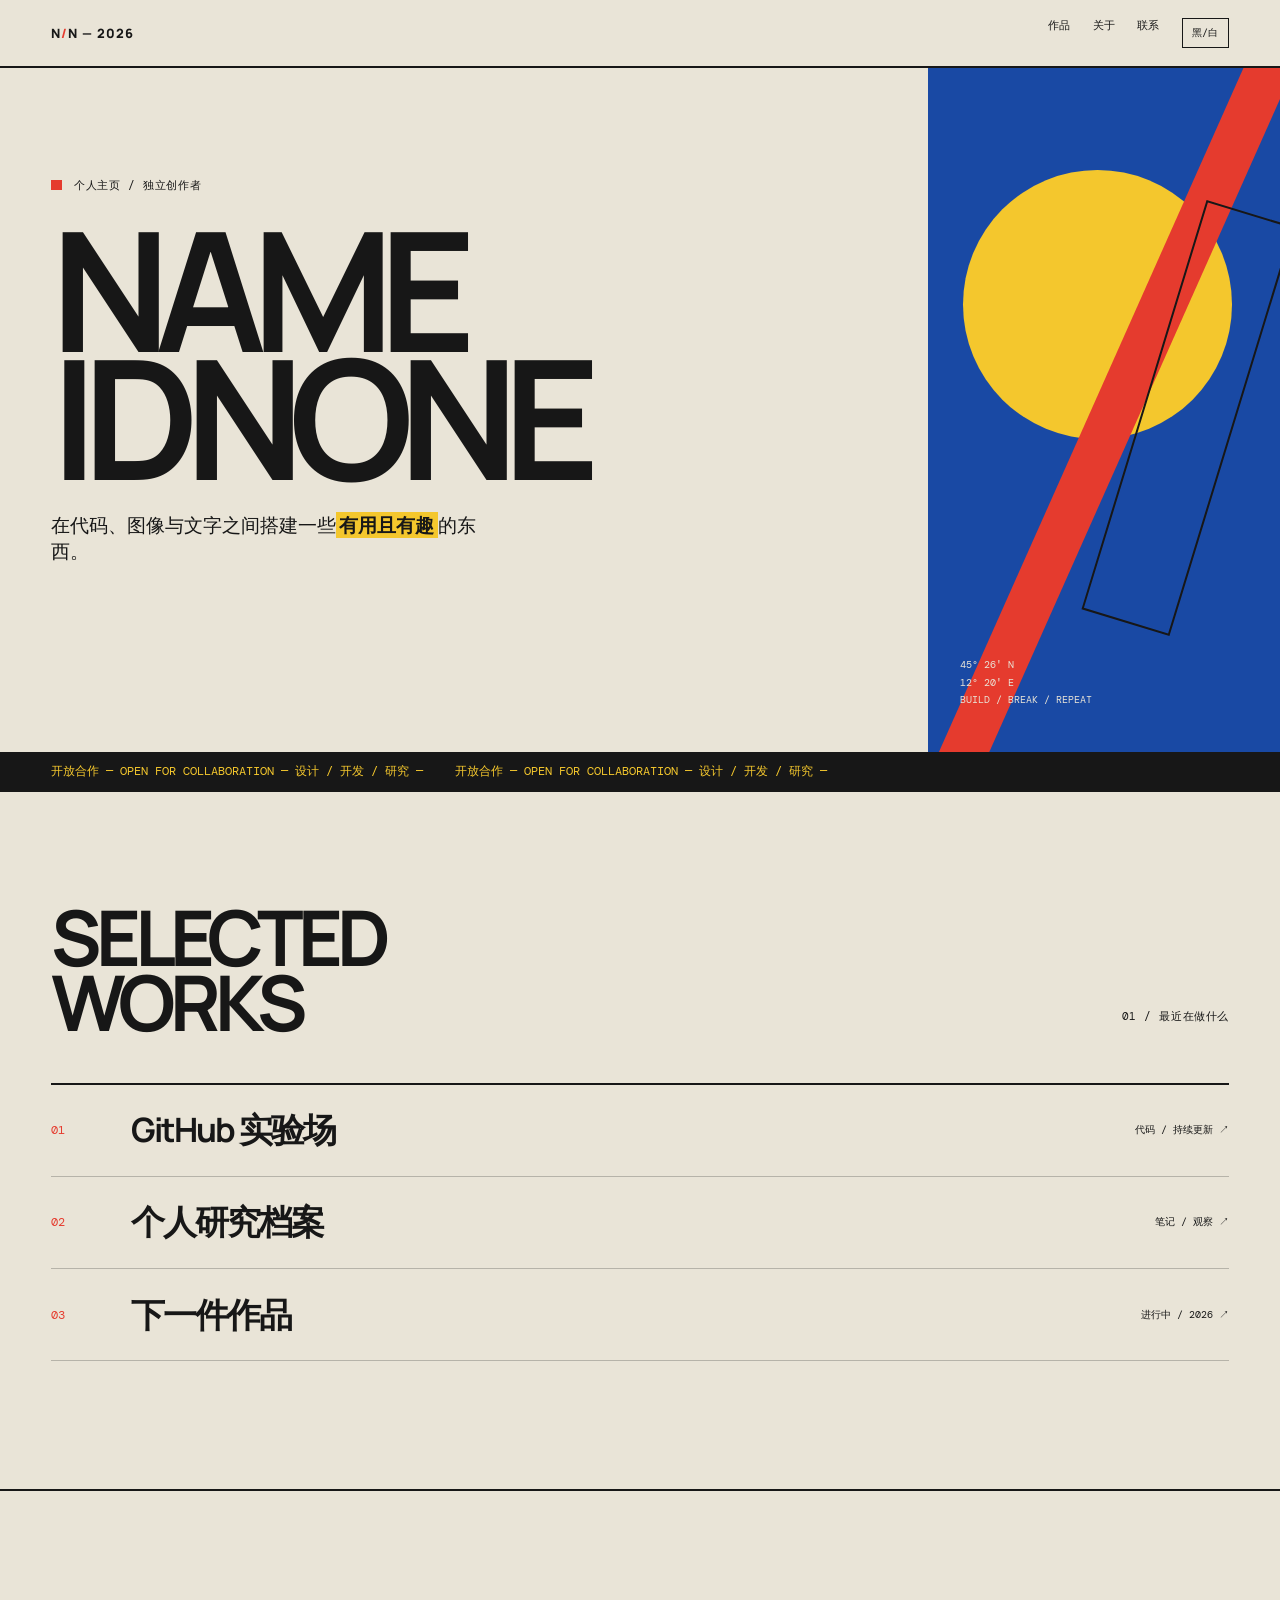
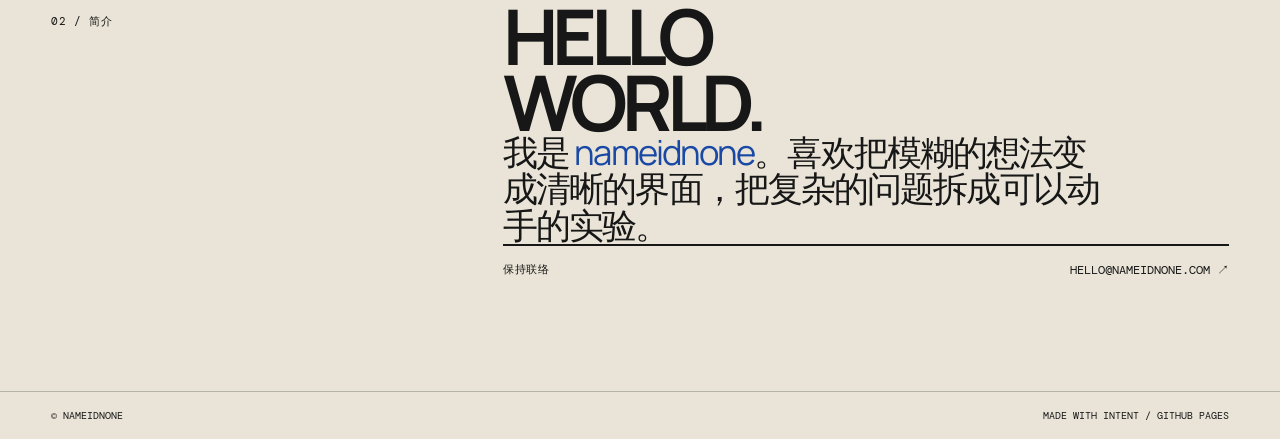
==== index.html @ 41d81af2 "Create index.html" ====
<!doctype html>
<html lang="zh-CN">
<head>
  <meta charset="utf-8">
  <meta name="viewport" content="width=device-width, initial-scale=1">
  <meta name="description" content="nameidnone 的个人主页与实验档案。">
  <title>NAMEIDNONE / 个人主页</title>
  <link rel="preconnect" href="https://fonts.googleapis.com">
  <link rel="preconnect" href="https://fonts.gstatic.com" crossorigin>
  <link href="https://fonts.googleapis.com/css2?family=DM+Mono:wght@400;500&family=Manrope:wght@400;600;700;800&display=swap" rel="stylesheet">
  <style>
    :root {
      --paper: #e9e4d7;
      --ink: #171717;
      --red: #e53b2e;
      --yellow: #f4c72d;
      --blue: #1949a4;
      --line: rgba(23, 23, 23, .24);
      --mono: "DM Mono", "Courier New", monospace;
      --sans: "Manrope", "Helvetica Neue", sans-serif;
    }

    * { box-sizing: border-box; }
    html { scroll-behavior: smooth; }
    body {
      margin: 0;
      color: var(--ink);
      background: var(--paper);
      font-family: var(--sans);
      overflow-x: hidden;
    }
    a { color: inherit; text-decoration: none; }
    button { color: inherit; font: inherit; }

    .site-header {
      align-items: center;
      border-bottom: 2px solid var(--ink);
      display: flex;
      justify-content: space-between;
      padding: 1.1rem 4vw;
      position: relative;
      z-index: 2;
    }
    .mark { font-size: .8rem; font-weight: 800; letter-spacing: .08em; }
    .mark span { color: var(--red); }
    .nav { display: flex; gap: 1.4rem; font-family: var(--mono); font-size: .7rem; text-transform: uppercase; }
    .nav a { border-bottom: 1px solid transparent; }
    .nav a:hover, .nav a:focus-visible { border-color: var(--red); }
    .theme-toggle {
      background: transparent;
      border: 1px solid var(--ink);
      cursor: pointer;
      font-family: var(--mono);
      font-size: .65rem;
      padding: .45rem .6rem;
      text-transform: uppercase;
    }
    .theme-toggle:hover { background: var(--ink); color: var(--paper); }

    .hero {
      display: grid;
      grid-template-columns: minmax(0, 1.45fr) minmax(260px, .55fr);
      min-height: 76vh;
      position: relative;
    }
    .hero-copy { padding: 11vh 4vw 8vh; position: relative; z-index: 1; }
    .eyebrow, .section-label, .meta { font-family: var(--mono); font-size: .7rem; letter-spacing: .05em; text-transform: uppercase; }
    .eyebrow { align-items: center; display: flex; gap: .8rem; }
    .eyebrow::before { background: var(--red); content: ""; height: .65rem; width: .65rem; }
    h1 { font-size: clamp(4.5rem, 13vw, 11.5rem); line-height: .77; letter-spacing: -.09em; margin: 2rem 0; max-width: 9ch; text-transform: uppercase; }
    .hero-intro { font-size: clamp(1rem, 1.5vw, 1.35rem); line-height: 1.35; max-width: 28rem; }
    .hero-intro strong { background: var(--yellow); font-weight: 800; padding: 0 .2rem; }
    .hero-mark { background: var(--blue); min-height: 100%; overflow: hidden; position: relative; }
    .hero-mark::before { background: var(--yellow); border-radius: 50%; content: ""; height: 21vw; left: 10%; max-height: 20rem; max-width: 20rem; position: absolute; top: 15%; width: 21vw; }
    .hero-mark::after { border: 2px solid var(--ink); content: ""; height: 62%; position: absolute; right: 13%; top: 20%; transform: rotate(17deg); width: 25%; }
    .slash { background: var(--red); bottom: -15%; height: 125%; left: 45%; position: absolute; transform: rotate(24deg); width: 13%; }
    .coordinates { bottom: 2rem; color: var(--paper); font-family: var(--mono); font-size: .65rem; left: 9%; line-height: 1.7; position: absolute; z-index: 1; }

    .ticker { background: var(--ink); color: var(--yellow); display: flex; font-family: var(--mono); font-size: .72rem; gap: 2rem; overflow: hidden; padding: .8rem 4vw; text-transform: uppercase; white-space: nowrap; }
    .ticker span { animation: drift 18s linear infinite; }
    @keyframes drift { to { transform: translateX(-100%); } }

    .work { border-bottom: 2px solid var(--ink); padding: 7rem 4vw 8rem; }
    .section-heading { align-items: end; display: flex; justify-content: space-between; margin-bottom: 3rem; }
    h2 { font-size: clamp(2.5rem, 6vw, 5.5rem); letter-spacing: -.08em; line-height: .85; margin: 0; text-transform: uppercase; }
    .section-label { max-width: 10rem; }
    .project-list { border-top: 2px solid var(--ink); }
    .project { align-items: center; border-bottom: 1px solid var(--line); display: grid; gap: 1rem; grid-template-columns: 4rem 1fr auto; padding: 1.35rem 0; transition: background .2s, padding .2s; }
    .project:hover { background: var(--yellow); padding-left: 1rem; padding-right: 1rem; }
    .project-index { color: var(--red); font-family: var(--mono); font-size: .75rem; }
    .project h3 { font-size: clamp(1.25rem, 2.7vw, 2.1rem); letter-spacing: -.06em; margin: 0; }
    .project-meta { font-family: var(--mono); font-size: .65rem; text-align: right; text-transform: uppercase; }

    .about { display: grid; grid-template-columns: .65fr 1.35fr; gap: 8vw; padding: 7rem 4vw; }
    .about-copy { font-size: clamp(1.35rem, 2.7vw, 2.3rem); letter-spacing: -.055em; line-height: 1.06; margin: 0; max-width: 38rem; }
    .about-copy em { color: var(--blue); font-style: normal; }
    .contact { border-top: 2px solid var(--ink); display: flex; justify-content: space-between; padding-top: 1rem; }
    .contact a { font-family: var(--mono); font-size: .75rem; text-transform: uppercase; }
    .contact a:hover { color: var(--red); }
    footer { border-top: 1px solid var(--line); display: flex; font-family: var(--mono); font-size: .65rem; justify-content: space-between; padding: 1.1rem 4vw; text-transform: uppercase; }

    .reveal { opacity: 0; transform: translateY(20px); transition: opacity .7s ease, transform .7s ease; }
    .reveal.is-visible { opacity: 1; transform: translateY(0); }
    body.dark { --paper: #171717; --ink: #e9e4d7; --line: rgba(233, 228, 215, .3); }
    body.dark .hero-mark { background: #255ac0; }
    body.dark .theme-toggle:hover { background: var(--paper); color: var(--ink); }

    @media (max-width: 700px) {
      .site-header { padding: 1rem 5vw; }
      .nav { gap: .8rem; }
      .nav a:not(:last-child) { display: none; }
      .hero { display: block; min-height: auto; }
      .hero-copy { padding: 13vh 5vw 10vh; }
      h1 { font-size: clamp(4rem, 21vw, 7rem); }
      .hero-mark { height: 46vh; }
      .hero-mark::before { height: 45vw; width: 45vw; }
      .work, .about { padding-left: 5vw; padding-right: 5vw; }
      .section-heading { align-items: start; flex-direction: column; gap: 1.5rem; }
      .project { grid-template-columns: 2.3rem 1fr; }
      .project-meta { grid-column: 2; text-align: left; }
      .about { display: block; }
      .about .section-label { margin-bottom: 3rem; }
      .contact { align-items: start; flex-direction: column; gap: 1rem; margin-top: 3rem; }
    }
    @media (prefers-reduced-motion: reduce) { *, *::before, *::after { animation-duration: .01ms !important; scroll-behavior: auto !important; transition-duration: .01ms !important; } }
  </style>
</head>
<body>
  <header class="site-header">
    <a class="mark" href="#top">N<span>/</span>N — 2026</a>
    <nav class="nav" aria-label="主导航">
      <a href="#work">作品</a>
      <a href="#about">关于</a>
      <a href="#contact">联系</a>
      <button class="theme-toggle" type="button" aria-label="切换深色模式">黑/白</button>
    </nav>
  </header>

  <main id="top">
    <section class="hero" aria-labelledby="hero-title">
      <div class="hero-copy">
        <p class="eyebrow reveal">个人主页 / 独立创作者</p>
        <h1 id="hero-title" class="reveal">Name<br>Idnone</h1>
        <p class="hero-intro reveal">在代码、图像与文字之间搭建一些<strong>有用且有趣</strong>的东西。</p>
      </div>
      <div class="hero-mark" aria-hidden="true">
        <div class="slash"></div>
        <p class="coordinates">45° 26′ N<br>12° 20′ E<br>BUILD / BREAK / REPEAT</p>
      </div>
    </section>

    <div class="ticker" aria-label="动态信息"><span>开放合作 — OPEN FOR COLLABORATION — 设计 / 开发 / 研究 — </span><span>开放合作 — OPEN FOR COLLABORATION — 设计 / 开发 / 研究 — </span></div>

    <section class="work" id="work" aria-labelledby="work-title">
      <div class="section-heading reveal"><h2 id="work-title">Selected<br>Works</h2><p class="section-label">01 / 最近在做什么</p></div>
      <div class="project-list">
        <a class="project reveal" href="https://github.com/nameidnone" target="_blank" rel="noreferrer"><span class="project-index">01</span><h3>GitHub 实验场</h3><span class="project-meta">代码 / 持续更新 ↗</span></a>
        <a class="project reveal" href="#about"><span class="project-index">02</span><h3>个人研究档案</h3><span class="project-meta">笔记 / 观察 ↗</span></a>
        <a class="project reveal" href="#contact"><span class="project-index">03</span><h3>下一件作品</h3><span class="project-meta">进行中 / 2026 ↗</span></a>
      </div>
    </section>

    <section class="about" id="about" aria-labelledby="about-title">
      <p class="section-label reveal">02 / 简介</p>
      <div>
        <h2 id="about-title" class="reveal">Hello<br>World.</h2>
        <p class="about-copy reveal">我是 <em>nameidnone</em>。喜欢把模糊的想法变成清晰的界面，把复杂的问题拆成可以动手的实验。</p>
        <div class="contact reveal" id="contact"><span class="meta">保持联络</span><a href="mailto:hello@nameidnone.com">hello@nameidnone.com ↗</a></div>
      </div>
    </section>
  </main>
  <footer><span>© nameidnone</span><span>Made with intent / GitHub Pages</span></footer>

  <script>
    const toggle = document.querySelector('.theme-toggle');
    toggle.addEventListener('click', () => {
      document.body.classList.toggle('dark');
      toggle.textContent = document.body.classList.contains('dark') ? '白/黑' : '黑/白';
    });

    const observer = new IntersectionObserver((entries) => {
      entries.forEach((entry) => {
        if (entry.isIntersecting) {
          entry.target.classList.add('is-visible');
          observer.unobserve(entry.target);
        }
      });
    }, { threshold: 0.15 });
    document.querySelectorAll('.reveal').forEach((element, index) => {
      element.style.transitionDelay = `${Math.min(index * 55, 330)}ms`;
      observer.observe(element);
    });
  </script>
</body>
</html>
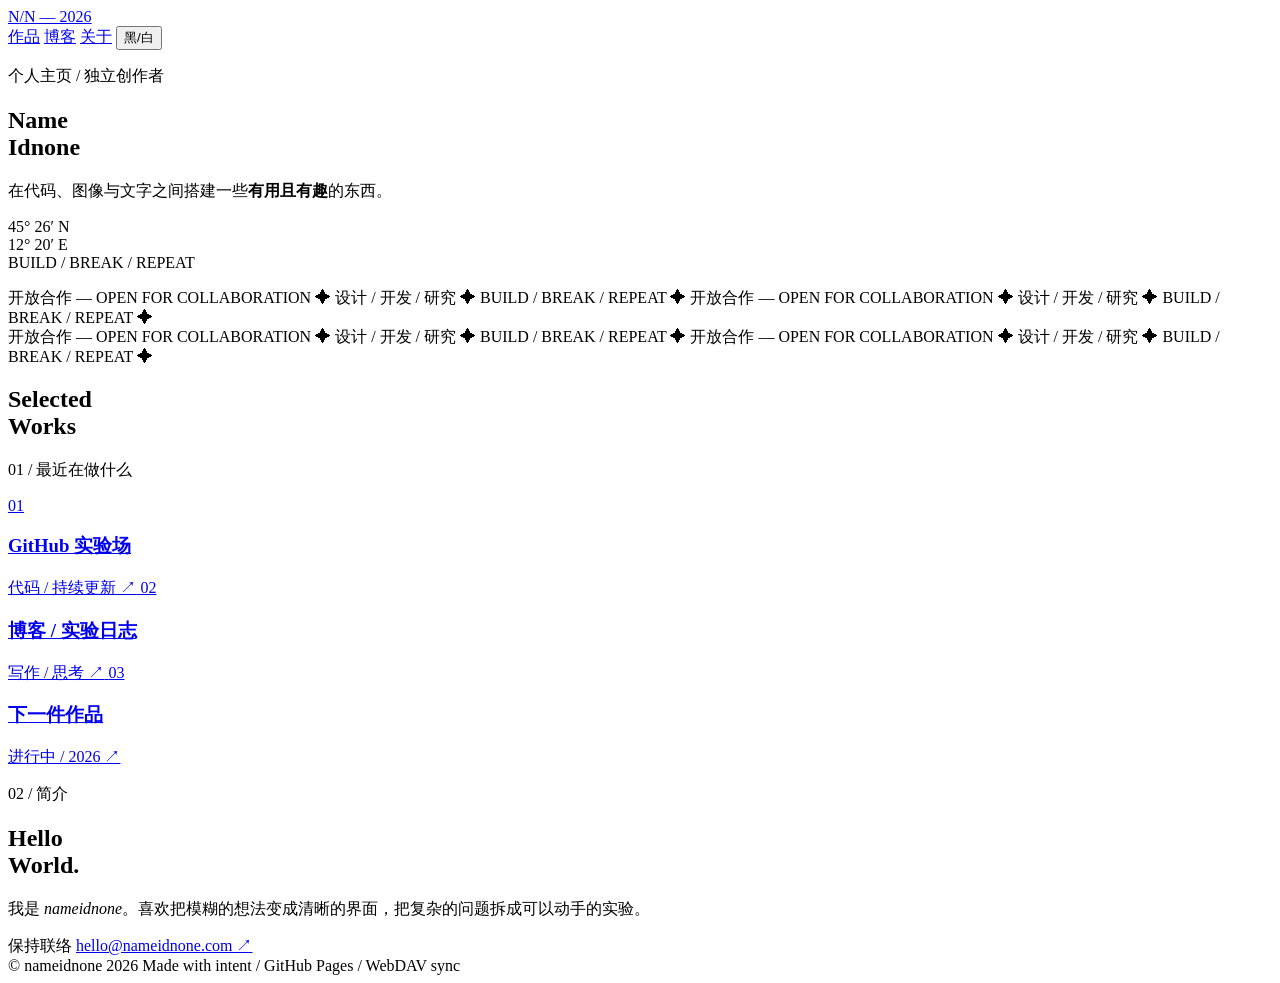
==== commit 3d724304: "Refactor index.html structure and content" ====
--- a/index.html
+++ b/index.html
@@ -1,195 +1,114 @@
-<!doctype html>
+<!DOCTYPE html>
 <html lang="zh-CN">
 <head>
-  <meta charset="utf-8">
-  <meta name="viewport" content="width=device-width, initial-scale=1">
-  <meta name="description" content="nameidnone 的个人主页与实验档案。">
-  <title>NAMEIDNONE / 个人主页</title>
-  <link rel="preconnect" href="https://fonts.googleapis.com">
-  <link rel="preconnect" href="https://fonts.gstatic.com" crossorigin>
-  <link href="https://fonts.googleapis.com/css2?family=DM+Mono:wght@400;500&family=Manrope:wght@400;600;700;800&display=swap" rel="stylesheet">
-  <style>
-    :root {
-      --paper: #e9e4d7;
-      --ink: #171717;
-      --red: #e53b2e;
-      --yellow: #f4c72d;
-      --blue: #1949a4;
-      --line: rgba(23, 23, 23, .24);
-      --mono: "DM Mono", "Courier New", monospace;
-      --sans: "Manrope", "Helvetica Neue", sans-serif;
-    }
-
-    * { box-sizing: border-box; }
-    html { scroll-behavior: smooth; }
-    body {
-      margin: 0;
-      color: var(--ink);
-      background: var(--paper);
-      font-family: var(--sans);
-      overflow-x: hidden;
-    }
-    a { color: inherit; text-decoration: none; }
-    button { color: inherit; font: inherit; }
-
-    .site-header {
-      align-items: center;
-      border-bottom: 2px solid var(--ink);
-      display: flex;
-      justify-content: space-between;
-      padding: 1.1rem 4vw;
-      position: relative;
-      z-index: 2;
-    }
-    .mark { font-size: .8rem; font-weight: 800; letter-spacing: .08em; }
-    .mark span { color: var(--red); }
-    .nav { display: flex; gap: 1.4rem; font-family: var(--mono); font-size: .7rem; text-transform: uppercase; }
-    .nav a { border-bottom: 1px solid transparent; }
-    .nav a:hover, .nav a:focus-visible { border-color: var(--red); }
-    .theme-toggle {
-      background: transparent;
-      border: 1px solid var(--ink);
-      cursor: pointer;
-      font-family: var(--mono);
-      font-size: .65rem;
-      padding: .45rem .6rem;
-      text-transform: uppercase;
-    }
-    .theme-toggle:hover { background: var(--ink); color: var(--paper); }
-
-    .hero {
-      display: grid;
-      grid-template-columns: minmax(0, 1.45fr) minmax(260px, .55fr);
-      min-height: 76vh;
-      position: relative;
-    }
-    .hero-copy { padding: 11vh 4vw 8vh; position: relative; z-index: 1; }
-    .eyebrow, .section-label, .meta { font-family: var(--mono); font-size: .7rem; letter-spacing: .05em; text-transform: uppercase; }
-    .eyebrow { align-items: center; display: flex; gap: .8rem; }
-    .eyebrow::before { background: var(--red); content: ""; height: .65rem; width: .65rem; }
-    h1 { font-size: clamp(4.5rem, 13vw, 11.5rem); line-height: .77; letter-spacing: -.09em; margin: 2rem 0; max-width: 9ch; text-transform: uppercase; }
-    .hero-intro { font-size: clamp(1rem, 1.5vw, 1.35rem); line-height: 1.35; max-width: 28rem; }
-    .hero-intro strong { background: var(--yellow); font-weight: 800; padding: 0 .2rem; }
-    .hero-mark { background: var(--blue); min-height: 100%; overflow: hidden; position: relative; }
-    .hero-mark::before { background: var(--yellow); border-radius: 50%; content: ""; height: 21vw; left: 10%; max-height: 20rem; max-width: 20rem; position: absolute; top: 15%; width: 21vw; }
-    .hero-mark::after { border: 2px solid var(--ink); content: ""; height: 62%; position: absolute; right: 13%; top: 20%; transform: rotate(17deg); width: 25%; }
-    .slash { background: var(--red); bottom: -15%; height: 125%; left: 45%; position: absolute; transform: rotate(24deg); width: 13%; }
-    .coordinates { bottom: 2rem; color: var(--paper); font-family: var(--mono); font-size: .65rem; left: 9%; line-height: 1.7; position: absolute; z-index: 1; }
-
-    .ticker { background: var(--ink); color: var(--yellow); display: flex; font-family: var(--mono); font-size: .72rem; gap: 2rem; overflow: hidden; padding: .8rem 4vw; text-transform: uppercase; white-space: nowrap; }
-    .ticker span { animation: drift 18s linear infinite; }
-    @keyframes drift { to { transform: translateX(-100%); } }
-
-    .work { border-bottom: 2px solid var(--ink); padding: 7rem 4vw 8rem; }
-    .section-heading { align-items: end; display: flex; justify-content: space-between; margin-bottom: 3rem; }
-    h2 { font-size: clamp(2.5rem, 6vw, 5.5rem); letter-spacing: -.08em; line-height: .85; margin: 0; text-transform: uppercase; }
-    .section-label { max-width: 10rem; }
-    .project-list { border-top: 2px solid var(--ink); }
-    .project { align-items: center; border-bottom: 1px solid var(--line); display: grid; gap: 1rem; grid-template-columns: 4rem 1fr auto; padding: 1.35rem 0; transition: background .2s, padding .2s; }
-    .project:hover { background: var(--yellow); padding-left: 1rem; padding-right: 1rem; }
-    .project-index { color: var(--red); font-family: var(--mono); font-size: .75rem; }
-    .project h3 { font-size: clamp(1.25rem, 2.7vw, 2.1rem); letter-spacing: -.06em; margin: 0; }
-    .project-meta { font-family: var(--mono); font-size: .65rem; text-align: right; text-transform: uppercase; }
-
-    .about { display: grid; grid-template-columns: .65fr 1.35fr; gap: 8vw; padding: 7rem 4vw; }
-    .about-copy { font-size: clamp(1.35rem, 2.7vw, 2.3rem); letter-spacing: -.055em; line-height: 1.06; margin: 0; max-width: 38rem; }
-    .about-copy em { color: var(--blue); font-style: normal; }
-    .contact { border-top: 2px solid var(--ink); display: flex; justify-content: space-between; padding-top: 1rem; }
-    .contact a { font-family: var(--mono); font-size: .75rem; text-transform: uppercase; }
-    .contact a:hover { color: var(--red); }
-    footer { border-top: 1px solid var(--line); display: flex; font-family: var(--mono); font-size: .65rem; justify-content: space-between; padding: 1.1rem 4vw; text-transform: uppercase; }
-
-    .reveal { opacity: 0; transform: translateY(20px); transition: opacity .7s ease, transform .7s ease; }
-    .reveal.is-visible { opacity: 1; transform: translateY(0); }
-    body.dark { --paper: #171717; --ink: #e9e4d7; --line: rgba(233, 228, 215, .3); }
-    body.dark .hero-mark { background: #255ac0; }
-    body.dark .theme-toggle:hover { background: var(--paper); color: var(--ink); }
-
-    @media (max-width: 700px) {
-      .site-header { padding: 1rem 5vw; }
-      .nav { gap: .8rem; }
-      .nav a:not(:last-child) { display: none; }
-      .hero { display: block; min-height: auto; }
-      .hero-copy { padding: 13vh 5vw 10vh; }
-      h1 { font-size: clamp(4rem, 21vw, 7rem); }
-      .hero-mark { height: 46vh; }
-      .hero-mark::before { height: 45vw; width: 45vw; }
-      .work, .about { padding-left: 5vw; padding-right: 5vw; }
-      .section-heading { align-items: start; flex-direction: column; gap: 1.5rem; }
-      .project { grid-template-columns: 2.3rem 1fr; }
-      .project-meta { grid-column: 2; text-align: left; }
-      .about { display: block; }
-      .about .section-label { margin-bottom: 3rem; }
-      .contact { align-items: start; flex-direction: column; gap: 1rem; margin-top: 3rem; }
-    }
-    @media (prefers-reduced-motion: reduce) { *, *::before, *::after { animation-duration: .01ms !important; scroll-behavior: auto !important; transition-duration: .01ms !important; } }
-  </style>
+    <meta charset="utf-8">
+    <meta name="viewport" content="width=device-width, initial-scale=1">
+    <meta name="description" content="nameidnone 的个人主页与实验档案。">
+    <title>NAMEIDNONE / 个人主页</title>
+    <link rel="preconnect" href="https://fonts.googleapis.com">
+    <link rel="preconnect" href="https://fonts.gstatic.com" crossorigin>
+    <link href="https://fonts.googleapis.com/css2?family=DM+Mono:wght@400;500&family=Manrope:wght@400;500;600;700;800&family=Space+Grotesk:wght@400;500;600;700&display=swap" rel="stylesheet">
+    <link rel="stylesheet" href="css/style.css">
 </head>
 <body>
-  <header class="site-header">
-    <a class="mark" href="#top">N<span>/</span>N — 2026</a>
-    <nav class="nav" aria-label="主导航">
-      <a href="#work">作品</a>
-      <a href="#about">关于</a>
-      <a href="#contact">联系</a>
-      <button class="theme-toggle" type="button" aria-label="切换深色模式">黑/白</button>
-    </nav>
-  </header>
+    <div class="cursor-glow" id="cursorGlow" aria-hidden="true"></div>
 
-  <main id="top">
-    <section class="hero" aria-labelledby="hero-title">
-      <div class="hero-copy">
-        <p class="eyebrow reveal">个人主页 / 独立创作者</p>
-        <h1 id="hero-title" class="reveal">Name<br>Idnone</h1>
-        <p class="hero-intro reveal">在代码、图像与文字之间搭建一些<strong>有用且有趣</strong>的东西。</p>
-      </div>
-      <div class="hero-mark" aria-hidden="true">
-        <div class="slash"></div>
-        <p class="coordinates">45° 26′ N<br>12° 20′ E<br>BUILD / BREAK / REPEAT</p>
-      </div>
-    </section>
+    <header class="site-header">
+        <a class="mark" href="index.html">N<span>/</span>N — 2026</a>
+        <nav class="nav" aria-label="主导航">
+            <a href="index.html#work">作品</a>
+            <a href="blog.html">博客</a>
+            <a href="index.html#about">关于</a>
+            <button class="theme-toggle" type="button" aria-label="切换深色模式">黑/白</button>
+        </nav>
+    </header>
 
-    <div class="ticker" aria-label="动态信息"><span>开放合作 — OPEN FOR COLLABORATION — 设计 / 开发 / 研究 — </span><span>开放合作 — OPEN FOR COLLABORATION — 设计 / 开发 / 研究 — </span></div>
+    <main id="top">
+        <section class="hero" aria-labelledby="hero-title">
+            <div class="hero-copy">
+                <p class="eyebrow reveal">个人主页 / 独立创作者</p>
+                <h1 id="hero-title" class="reveal">Name<br><span class="highlight-word">Idnone</span></h1>
+                <p class="hero-intro reveal">在代码、图像与文字之间搭建一些<strong>有用且有趣</strong>的东西。</p>
+            </div>
+            <div class="hero-mark" aria-hidden="true">
+                <div class="slash"></div>
+                <p class="coordinates">45° 26′ N<br>12° 20′ E<br>BUILD / BREAK / REPEAT</p>
+            </div>
+        </section>
 
-    <section class="work" id="work" aria-labelledby="work-title">
-      <div class="section-heading reveal"><h2 id="work-title">Selected<br>Works</h2><p class="section-label">01 / 最近在做什么</p></div>
-      <div class="project-list">
-        <a class="project reveal" href="https://github.com/nameidnone" target="_blank" rel="noreferrer"><span class="project-index">01</span><h3>GitHub 实验场</h3><span class="project-meta">代码 / 持续更新 ↗</span></a>
-        <a class="project reveal" href="#about"><span class="project-index">02</span><h3>个人研究档案</h3><span class="project-meta">笔记 / 观察 ↗</span></a>
-        <a class="project reveal" href="#contact"><span class="project-index">03</span><h3>下一件作品</h3><span class="project-meta">进行中 / 2026 ↗</span></a>
-      </div>
-    </section>
+        <div class="ticker" aria-label="动态信息">
+            <div class="ticker-track">
+                <span>开放合作 — OPEN FOR COLLABORATION</span>
+                <span class="ticker-dot">✦</span>
+                <span>设计 / 开发 / 研究</span>
+                <span class="ticker-dot">✦</span>
+                <span>BUILD / BREAK / REPEAT</span>
+                <span class="ticker-dot">✦</span>
+                <span>开放合作 — OPEN FOR COLLABORATION</span>
+                <span class="ticker-dot">✦</span>
+                <span>设计 / 开发 / 研究</span>
+                <span class="ticker-dot">✦</span>
+                <span>BUILD / BREAK / REPEAT</span>
+                <span class="ticker-dot">✦</span>
+            </div>
+            <div class="ticker-track" aria-hidden="true">
+                <span>开放合作 — OPEN FOR COLLABORATION</span>
+                <span class="ticker-dot">✦</span>
+                <span>设计 / 开发 / 研究</span>
+                <span class="ticker-dot">✦</span>
+                <span>BUILD / BREAK / REPEAT</span>
+                <span class="ticker-dot">✦</span>
+                <span>开放合作 — OPEN FOR COLLABORATION</span>
+                <span class="ticker-dot">✦</span>
+                <span>设计 / 开发 / 研究</span>
+                <span class="ticker-dot">✦</span>
+                <span>BUILD / BREAK / REPEAT</span>
+                <span class="ticker-dot">✦</span>
+            </div>
+        </div>
 
-    <section class="about" id="about" aria-labelledby="about-title">
-      <p class="section-label reveal">02 / 简介</p>
-      <div>
-        <h2 id="about-title" class="reveal">Hello<br>World.</h2>
-        <p class="about-copy reveal">我是 <em>nameidnone</em>。喜欢把模糊的想法变成清晰的界面，把复杂的问题拆成可以动手的实验。</p>
-        <div class="contact reveal" id="contact"><span class="meta">保持联络</span><a href="mailto:hello@nameidnone.com">hello@nameidnone.com ↗</a></div>
-      </div>
-    </section>
-  </main>
-  <footer><span>© nameidnone</span><span>Made with intent / GitHub Pages</span></footer>
+        <section class="work" id="work" aria-labelledby="work-title">
+            <div class="section-heading reveal">
+                <h2 id="work-title">Selected<br><span class="accent">Works</span></h2>
+                <p class="section-label">01 / 最近在做什么</p>
+            </div>
+            <div class="project-list">
+                <a class="project reveal" href="https://github.com/nameidnone" target="_blank" rel="noreferrer">
+                    <span class="project-index">01</span>
+                    <h3>GitHub 实验场</h3>
+                    <span class="project-meta">代码 / 持续更新 ↗</span>
+                </a>
+                <a class="project reveal" href="blog.html">
+                    <span class="project-index">02</span>
+                    <h3>博客 / 实验日志</h3>
+                    <span class="project-meta">写作 / 思考 ↗</span>
+                </a>
+                <a class="project reveal" href="#contact">
+                    <span class="project-index">03</span>
+                    <h3>下一件作品</h3>
+                    <span class="project-meta">进行中 / 2026 ↗</span>
+                </a>
+            </div>
+        </section>
 
-  <script>
-    const toggle = document.querySelector('.theme-toggle');
-    toggle.addEventListener('click', () => {
-      document.body.classList.toggle('dark');
-      toggle.textContent = document.body.classList.contains('dark') ? '白/黑' : '黑/白';
-    });
+        <section class="about" id="about" aria-labelledby="about-title">
+            <p class="section-label reveal">02 / 简介</p>
+            <div>
+                <h2 id="about-title" class="reveal">Hello<br>World.</h2>
+                <p class="about-copy reveal">我是 <em>nameidnone</em>。喜欢把模糊的想法变成清晰的界面，把复杂的问题拆成可以动手的实验。</p>
+                <div class="contact reveal" id="contact">
+                    <span class="meta">保持联络</span>
+                    <a href="mailto:hello@nameidnone.com">hello@nameidnone.com ↗</a>
+                </div>
+            </div>
+        </section>
+    </main>
 
-    const observer = new IntersectionObserver((entries) => {
-      entries.forEach((entry) => {
-        if (entry.isIntersecting) {
-          entry.target.classList.add('is-visible');
-          observer.unobserve(entry.target);
-        }
-      });
-    }, { threshold: 0.15 });
-    document.querySelectorAll('.reveal').forEach((element, index) => {
-      element.style.transitionDelay = `${Math.min(index * 55, 330)}ms`;
-      observer.observe(element);
-    });
-  </script>
+    <footer>
+        <span>© nameidnone 2026</span>
+        <span>Made with intent / GitHub Pages / WebDAV sync</span>
+    </footer>
+
+    <script src="js/main.js"></script>
 </body>
 </html>
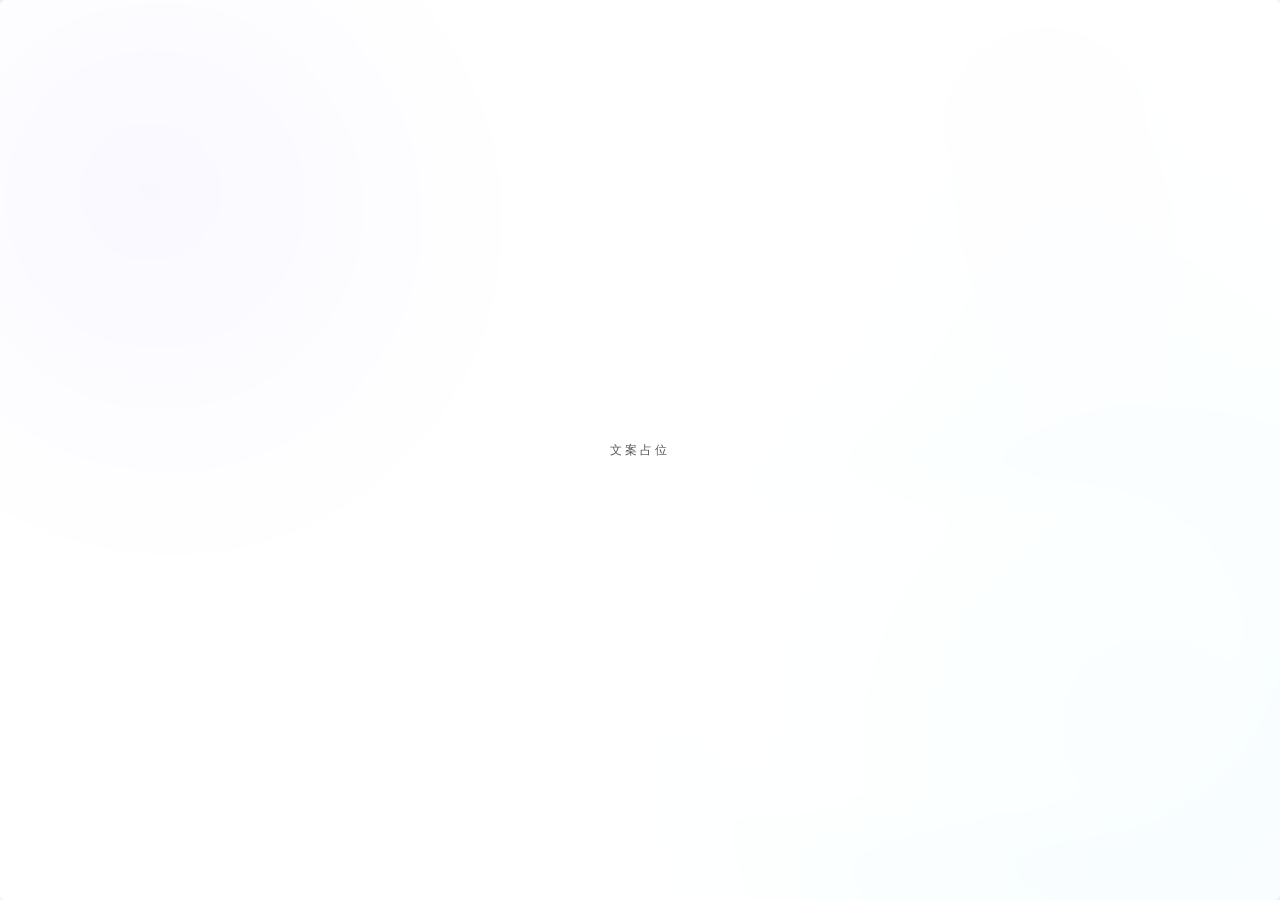
==== commit 361defda: "炒鸡大更新 超级大更新" ====
--- a/index.html
+++ b/index.html
@@ -3,112 +3,174 @@
 <head>
     <meta charset="utf-8">
     <meta name="viewport" content="width=device-width, initial-scale=1">
-    <meta name="description" content="nameidnone 的个人主页与实验档案。">
-    <title>NAMEIDNONE / 个人主页</title>
+    <meta name="description" content="描述占位。">
+    <meta name="theme-color" content="#F5F6F8">
+    <script>
+        (function () {
+            var seen = false;
+            try {
+                seen = sessionStorage.getItem('nn-splash-seen') === '1';
+            } catch (error) {}
+            document.documentElement.classList.add(seen ? 'splash-skip' : 'splash-pending');
+        })();
+    </script>
+    <noscript>
+        <style>
+            .splash { display: none !important; }
+            html.splash-pending .sidebar,
+            html.splash-pending .content-area { opacity: 1 !important; transform: none !important; }
+        </style>
+    </noscript>
+    <title>标题占位</title>
     <link rel="preconnect" href="https://fonts.googleapis.com">
     <link rel="preconnect" href="https://fonts.gstatic.com" crossorigin>
-    <link href="https://fonts.googleapis.com/css2?family=DM+Mono:wght@400;500&family=Manrope:wght@400;500;600;700;800&family=Space+Grotesk:wght@400;500;600;700&display=swap" rel="stylesheet">
-    <link rel="stylesheet" href="css/style.css">
+    <link href="https://fonts.googleapis.com/css2?family=Inter:wght@400;500;600;700&family=JetBrains+Mono:wght@400;500&display=swap" rel="stylesheet">
+    <link rel="stylesheet" href="style.css">
 </head>
 <body>
+    <div class="splash" id="splash" role="dialog" aria-modal="true" aria-label="进入页面">
+        <div class="splash-bg" aria-hidden="true">
+            <!-- 换成视频：<video class="splash-media" autoplay muted loop playsinline poster="assets/splash.svg"><source src="assets/splash.mp4" type="video/mp4"></video> -->
+            <img class="splash-media" src="assets/splash.svg" alt="">
+        </div>
+        <div class="splash-mask" aria-hidden="true"></div>
+        <div class="splash-inner">
+            <p class="splash-text">文案占位</p>
+        </div>
+    </div>
+
+    <script>
+        try {
+            if (localStorage.getItem('nn-theme') === 'dark') document.body.classList.add('dark');
+        } catch (error) {}
+    </script>
+
     <div class="cursor-glow" id="cursorGlow" aria-hidden="true"></div>
 
-    <header class="site-header">
-        <a class="mark" href="index.html">N<span>/</span>N — 2026</a>
-        <nav class="nav" aria-label="主导航">
-            <a href="index.html#work">作品</a>
-            <a href="blog.html">博客</a>
-            <a href="index.html#about">关于</a>
-            <button class="theme-toggle" type="button" aria-label="切换深色模式">黑/白</button>
+    <aside class="sidebar" aria-label="侧边导航">
+        <div class="sidebar-head">
+            <a class="sidebar-brand" href="index.html" aria-label="名称占位 首页">
+                <span class="sidebar-avatar" aria-hidden="true">占位</span>
+                <span class="sidebar-brand-copy">
+                    <strong>名称占位</strong>
+                    <small>副标题占位</small>
+                </span>
+            </a>
+            <button class="sidebar-toggle" type="button" aria-label="收起侧边栏" aria-expanded="true" title="收起侧边栏">
+                <svg viewBox="0 0 24 24" fill="none" stroke="currentColor" stroke-width="1.8" stroke-linecap="round" stroke-linejoin="round" aria-hidden="true"><path d="m14 6-6 6 6 6"/></svg>
+            </button>
+        </div>
+
+        <nav class="sidebar-nav" aria-label="主导航">
+            <a class="sidebar-link" href="index.html" aria-current="page">
+                <span class="sidebar-icon" aria-hidden="true"><svg viewBox="0 0 24 24" fill="none" stroke="currentColor" stroke-width="1.7" stroke-linecap="round" stroke-linejoin="round"><path d="M3.5 10.5 12 3l8.5 7.5"/><path d="M5.5 9.5V20h13V9.5"/></svg></span>
+                <span class="sidebar-label">首页</span>
+            </a>
+            <a class="sidebar-link" href="blog.html">
+                <span class="sidebar-icon" aria-hidden="true"><svg viewBox="0 0 24 24" fill="none" stroke="currentColor" stroke-width="1.7" stroke-linecap="round" stroke-linejoin="round"><path d="M6 3h7l5 5v13H6z"/><path d="M13 3v5h5"/><path d="M9 13h6M9 17h4"/></svg></span>
+                <span class="sidebar-label">博客</span>
+            </a>
+            <a class="sidebar-link" href="index.html#about">
+                <span class="sidebar-icon" aria-hidden="true"><svg viewBox="0 0 24 24" fill="none" stroke="currentColor" stroke-width="1.7" stroke-linecap="round" stroke-linejoin="round"><circle cx="12" cy="8" r="3.2"/><path d="M5 20c.9-3.6 3.6-5.2 7-5.2s6.1 1.6 7 5.2"/></svg></span>
+                <span class="sidebar-label">关于</span>
+            </a>
         </nav>
-    </header>
 
-    <main id="top">
+        <div class="sidebar-foot">
+            <button class="theme-toggle" type="button" aria-label="切换深色模式" aria-pressed="false">
+                <span class="theme-toggle-icon" aria-hidden="true">◐</span>
+                <span class="sidebar-label theme-label">深色模式</span>
+            </button>
+            <p class="sidebar-note">版本占位</p>
+        </div>
+    </aside>
+
+    <main class="content-area" id="top">
         <section class="hero" aria-labelledby="hero-title">
             <div class="hero-copy">
-                <p class="eyebrow reveal">个人主页 / 独立创作者</p>
-                <h1 id="hero-title" class="reveal">Name<br><span class="highlight-word">Idnone</span></h1>
-                <p class="hero-intro reveal">在代码、图像与文字之间搭建一些<strong>有用且有趣</strong>的东西。</p>
-            </div>
-            <div class="hero-mark" aria-hidden="true">
-                <div class="slash"></div>
-                <p class="coordinates">45° 26′ N<br>12° 20′ E<br>BUILD / BREAK / REPEAT</p>
+                <p class="eyebrow reveal"><span class="status-dot" aria-hidden="true"></span>标签占位</p>
+                <h1 id="hero-title" class="reveal">标题 <span class="highlight-word">占位</span></h1>
+                <p class="hero-intro reveal">说明文本占位，<strong>强调占位</strong>。</p>
+                <div class="hero-actions reveal">
+                    <a class="btn btn-primary" href="blog.html">按钮占位一 <span class="btn-arrow" aria-hidden="true">↗</span></a>
+                    <a class="btn btn-glass" href="#work">按钮占位二</a>
+                </div>
             </div>
         </section>
 
         <div class="ticker" aria-label="动态信息">
             <div class="ticker-track">
-                <span>开放合作 — OPEN FOR COLLABORATION</span>
-                <span class="ticker-dot">✦</span>
-                <span>设计 / 开发 / 研究</span>
-                <span class="ticker-dot">✦</span>
-                <span>BUILD / BREAK / REPEAT</span>
-                <span class="ticker-dot">✦</span>
-                <span>开放合作 — OPEN FOR COLLABORATION</span>
-                <span class="ticker-dot">✦</span>
-                <span>设计 / 开发 / 研究</span>
-                <span class="ticker-dot">✦</span>
-                <span>BUILD / BREAK / REPEAT</span>
-                <span class="ticker-dot">✦</span>
+                <span>滚动文字占位</span>
+                <span class="ticker-dot" aria-hidden="true">✦</span>
+                <span>滚动文字占位</span>
+                <span class="ticker-dot" aria-hidden="true">✦</span>
+                <span>滚动文字占位</span>
+                <span class="ticker-dot" aria-hidden="true">✦</span>
+                <span>滚动文字占位</span>
+                <span class="ticker-dot" aria-hidden="true">✦</span>
+                <span>滚动文字占位</span>
+                <span class="ticker-dot" aria-hidden="true">✦</span>
+                <span>滚动文字占位</span>
+                <span class="ticker-dot" aria-hidden="true">✦</span>
             </div>
             <div class="ticker-track" aria-hidden="true">
-                <span>开放合作 — OPEN FOR COLLABORATION</span>
+                <span>滚动文字占位</span>
                 <span class="ticker-dot">✦</span>
-                <span>设计 / 开发 / 研究</span>
+                <span>滚动文字占位</span>
                 <span class="ticker-dot">✦</span>
-                <span>BUILD / BREAK / REPEAT</span>
+                <span>滚动文字占位</span>
                 <span class="ticker-dot">✦</span>
-                <span>开放合作 — OPEN FOR COLLABORATION</span>
+                <span>滚动文字占位</span>
                 <span class="ticker-dot">✦</span>
-                <span>设计 / 开发 / 研究</span>
+                <span>滚动文字占位</span>
                 <span class="ticker-dot">✦</span>
-                <span>BUILD / BREAK / REPEAT</span>
+                <span>滚动文字占位</span>
                 <span class="ticker-dot">✦</span>
             </div>
         </div>
 
         <section class="work" id="work" aria-labelledby="work-title">
             <div class="section-heading reveal">
-                <h2 id="work-title">Selected<br><span class="accent">Works</span></h2>
-                <p class="section-label">01 / 最近在做什么</p>
+                <h2 id="work-title">区块标题 <span class="accent">占位</span></h2>
+                <p class="section-label">01 / 说明占位</p>
             </div>
             <div class="project-list">
-                <a class="project reveal" href="https://github.com/nameidnone" target="_blank" rel="noreferrer">
+                <a class="project reveal" href="#">
                     <span class="project-index">01</span>
-                    <h3>GitHub 实验场</h3>
-                    <span class="project-meta">代码 / 持续更新 ↗</span>
+                    <h3>项目标题占位</h3>
+                    <span class="project-meta">说明占位</span>
                 </a>
                 <a class="project reveal" href="blog.html">
                     <span class="project-index">02</span>
-                    <h3>博客 / 实验日志</h3>
-                    <span class="project-meta">写作 / 思考 ↗</span>
+                    <h3>项目标题占位</h3>
+                    <span class="project-meta">说明占位</span>
                 </a>
                 <a class="project reveal" href="#contact">
                     <span class="project-index">03</span>
-                    <h3>下一件作品</h3>
-                    <span class="project-meta">进行中 / 2026 ↗</span>
+                    <h3>项目标题占位</h3>
+                    <span class="project-meta">说明占位</span>
                 </a>
             </div>
         </section>
 
         <section class="about" id="about" aria-labelledby="about-title">
-            <p class="section-label reveal">02 / 简介</p>
-            <div>
-                <h2 id="about-title" class="reveal">Hello<br>World.</h2>
-                <p class="about-copy reveal">我是 <em>nameidnone</em>。喜欢把模糊的想法变成清晰的界面，把复杂的问题拆成可以动手的实验。</p>
+            <p class="section-label reveal">02 / 说明占位</p>
+            <div class="about-body">
+                <h2 id="about-title" class="reveal">标题占位</h2>
+                <p class="about-copy reveal">正文占位，<em>强调占位</em>。</p>
                 <div class="contact reveal" id="contact">
-                    <span class="meta">保持联络</span>
-                    <a href="mailto:hello@nameidnone.com">hello@nameidnone.com ↗</a>
+                    <span class="meta">说明占位</span>
+                    <a href="mailto:hello@example.com">邮箱占位 <span aria-hidden="true">↗</span></a>
                 </div>
             </div>
         </section>
+
+        <footer>
+            <span>© 版权占位</span>
+            <span>页脚说明占位</span>
+        </footer>
     </main>
 
-    <footer>
-        <span>© nameidnone 2026</span>
-        <span>Made with intent / GitHub Pages / WebDAV sync</span>
-    </footer>
-
-    <script src="js/main.js"></script>
+    <script src="main.js"></script>
 </body>
 </html>
--- a/style.css
+++ b/style.css
@@ -0,0 +1,2889 @@
+/* =========================================================
+   NAMEIDNONE — Frosted Minimalist
+   A light, airy glassmorphism system.
+   ========================================================= */
+
+/* ---------- Design tokens ---------- */
+:root {
+  --bg: #F5F6F8;
+  --ink: #2A2A2A;
+  --ink-strong: #18181A;
+  --muted: #8E8E93;
+  --accent: #0078D7;
+  --accent-deep: #0068BD;
+  --accent-soft: rgba(0, 120, 215, .09);
+
+  --glass: rgba(255, 255, 255, .60);
+  --glass-strong: rgba(255, 255, 255, .80);
+  --glass-border: rgba(255, 255, 255, .80);
+  --glass-shadow: 0 8px 32px rgba(0, 0, 0, .04);
+  --glass-shadow-hover: 0 16px 40px rgba(0, 0, 0, .07);
+  --hairline: rgba(42, 42, 42, .06);
+  --blur: blur(16px) saturate(180%);
+
+  --radius: 20px;
+  --radius-lg: 32px;
+  --radius-pill: 999px;
+
+  --mono: "JetBrains Mono", "SFMono-Regular", "Cascadia Code", ui-monospace, monospace;
+  --sans: "Inter", -apple-system, BlinkMacSystemFont, "Segoe UI", "PingFang SC",
+          "Hiragino Sans GB", "Microsoft YaHei", sans-serif;
+
+  --ease: cubic-bezier(.22, 1, .36, 1);
+  --wrap: 1120px;
+  --gutter: 24px;
+}
+
+/* ---------- Base ---------- */
+*,
+*::before,
+*::after { box-sizing: border-box; margin: 0; padding: 0; }
+
+html {
+  height: 100%;
+  scroll-behavior: smooth;
+  scroll-padding-top: 96px;
+  -webkit-font-smoothing: antialiased;
+  -moz-osx-font-smoothing: grayscale;
+  text-rendering: optimizeLegibility;
+}
+
+body {
+  min-height: 100vh;
+  height: 100%;
+  display: flex;
+  color: var(--ink);
+  background-color: var(--bg);
+  background-image:
+    radial-gradient(1100px 720px at 2% -8%, rgba(168, 160, 255, .10), transparent 62%),
+    radial-gradient(1000px 760px at 104% 106%, rgba(0, 168, 255, .08), transparent 62%),
+    radial-gradient(760px 560px at 94% -4%, rgba(168, 160, 255, .045), transparent 64%);
+  background-attachment: fixed;
+  background-repeat: no-repeat;
+  font-family: var(--sans);
+  font-size: 16px;
+  font-weight: 400;
+  line-height: 1.6;
+  overflow: hidden;
+  transition: background-color .45s var(--ease), color .45s var(--ease);
+}
+
+img { display: block; max-width: 100%; height: auto; }
+a { color: inherit; text-decoration: none; }
+button { color: inherit; font: inherit; cursor: pointer; }
+::selection { background: rgba(0, 120, 215, .16); color: var(--ink-strong); }
+
+:focus-visible {
+  outline: 2px solid var(--accent);
+  outline-offset: 3px;
+  border-radius: 6px;
+}
+
+::-webkit-scrollbar { width: 10px; height: 10px; }
+::-webkit-scrollbar-track { background: transparent; }
+::-webkit-scrollbar-thumb {
+  background: rgba(42, 42, 42, .16);
+  border: 3px solid var(--bg);
+  border-radius: 999px;
+}
+::-webkit-scrollbar-thumb:hover { background: rgba(42, 42, 42, .28); }
+html { scrollbar-color: rgba(42, 42, 42, .16) transparent; scrollbar-width: thin; }
+
+h1, h2, h3, h4 {
+  color: var(--ink-strong);
+  font-weight: 700;
+  letter-spacing: -.03em;
+}
+
+main,
+footer { position: relative; z-index: 1; }
+
+/* ---------- Ambient cursor light ---------- */
+.cursor-glow {
+  position: fixed;
+  top: 0;
+  left: 0;
+  width: 680px;
+  height: 680px;
+  z-index: 0;
+  pointer-events: none;
+  border-radius: 50%;
+  background:
+    radial-gradient(circle, rgba(168, 160, 255, .13) 0%, rgba(0, 168, 255, .05) 44%, transparent 70%);
+  filter: blur(6px);
+  transform: translate(-50%, -50%);
+  opacity: 0;
+  transition: opacity .5s ease;
+}
+
+/* =========================================================
+   APP SHELL — fixed frosted sidebar + independent scroll
+   ========================================================= */
+.sidebar {
+  position: fixed;
+  top: 0;
+  bottom: 0;
+  left: 0;
+  z-index: 300;
+  width: 72px;
+  height: 100vh;
+  height: 100dvh;
+  padding: 22px 0 20px;
+  display: flex;
+  flex-direction: column;
+  gap: 6px;
+  overflow: hidden;
+  background: rgba(255, 255, 255, .6);
+  border-right: 1px solid rgba(255, 255, 255, .8);
+  -webkit-backdrop-filter: blur(16px) saturate(180%);
+  backdrop-filter: blur(16px) saturate(180%);
+  transition: width .3s cubic-bezier(.25, .8, .25, 1),
+              background-color .35s var(--ease),
+              border-color .35s var(--ease),
+              box-shadow .35s var(--ease);
+}
+
+.sidebar.is-scrolled {
+  border-right-color: rgba(255, 255, 255, .95);
+  box-shadow: 8px 0 30px rgba(58, 56, 110, .05);
+}
+
+.sidebar:hover,
+.sidebar:focus-within {
+  width: 220px;
+  background: rgba(255, 255, 255, .78);
+  box-shadow: 18px 0 48px rgba(58, 56, 110, .09);
+}
+
+/* ---------- Sidebar — brand ---------- */
+.sidebar-brand {
+  display: flex;
+  align-items: center;
+  gap: 12px;
+  min-width: 0;
+  margin-bottom: 16px;
+  padding: 6px 14px;
+}
+
+.sidebar-avatar {
+  flex: none;
+  width: 44px;
+  height: 44px;
+  display: grid;
+  place-items: center;
+  border-radius: 15px;
+  background: linear-gradient(140deg, #a8a0ff 0%, #0078d7 100%);
+  color: #fff;
+  font-family: var(--mono);
+  font-size: .7rem;
+  font-weight: 500;
+  letter-spacing: .06em;
+  box-shadow: 0 8px 20px rgba(0, 120, 215, .22), inset 0 1px 0 rgba(255, 255, 255, .5);
+  transition: transform .35s var(--ease), box-shadow .35s var(--ease);
+}
+
+.sidebar-brand:hover .sidebar-avatar {
+  transform: rotate(-6deg) scale(1.05);
+  box-shadow: 0 10px 26px rgba(0, 120, 215, .28), inset 0 1px 0 rgba(255, 255, 255, .6);
+}
+
+.sidebar-brand-copy {
+  display: flex;
+  flex-direction: column;
+  gap: 2px;
+  min-width: 0;
+  opacity: 0;
+  transform: translateX(-6px);
+  white-space: nowrap;
+  transition: opacity .22s ease, transform .3s var(--ease);
+}
+
+.sidebar-brand-copy strong {
+  color: var(--ink-strong);
+  font-size: .84rem;
+  font-weight: 700;
+  letter-spacing: .02em;
+}
+
+.sidebar-brand-copy small {
+  color: var(--muted);
+  font-family: var(--mono);
+  font-size: .56rem;
+  letter-spacing: .08em;
+}
+
+.sidebar:hover .sidebar-brand-copy,
+.sidebar:focus-within .sidebar-brand-copy {
+  opacity: 1;
+  transform: none;
+  transition-delay: .05s;
+}
+
+/* ---------- Sidebar — navigation ---------- */
+.sidebar-nav {
+  display: flex;
+  flex-direction: column;
+  gap: 4px;
+  padding: 0 14px;
+}
+
+.sidebar-link {
+  position: relative;
+  display: flex;
+  align-items: center;
+  gap: 12px;
+  height: 46px;
+  padding: 0 12px;
+  border-radius: 13px;
+  color: var(--muted);
+  font-size: .85rem;
+  font-weight: 500;
+  white-space: nowrap;
+  transition: color .25s ease, background-color .25s ease;
+}
+
+.sidebar-link:hover {
+  color: var(--ink-strong);
+  background: rgba(255, 255, 255, .6);
+}
+
+.sidebar-link[aria-current="page"] {
+  color: var(--accent);
+  background: rgba(255, 255, 255, .5);
+}
+
+.sidebar-bar {
+  flex: none;
+  width: 20px;
+  height: 2px;
+  border-radius: 2px;
+  background: currentColor;
+  opacity: .5;
+  transition: width .3s var(--ease), opacity .22s ease, background-color .25s ease;
+}
+
+.sidebar-link:hover .sidebar-bar { width: 26px; opacity: .9; }
+
+.sidebar-link[aria-current="page"] .sidebar-bar {
+  width: 26px;
+  opacity: 1;
+  background: var(--accent);
+}
+
+.sidebar-label {
+  opacity: 0;
+  white-space: nowrap;
+  transition: opacity .2s ease;
+}
+
+.sidebar-index {
+  margin-left: auto;
+  color: var(--muted);
+  font-family: var(--mono);
+  font-size: .56rem;
+  letter-spacing: .1em;
+  opacity: 0;
+  transition: opacity .2s ease;
+}
+
+.sidebar:hover .sidebar-bar,
+.sidebar:focus-within .sidebar-bar {
+  width: 0;
+  opacity: 0;
+}
+
+.sidebar:hover .sidebar-label,
+.sidebar:focus-within .sidebar-label {
+  opacity: 1;
+  transition-delay: .06s;
+}
+
+.sidebar:hover .sidebar-index,
+.sidebar:focus-within .sidebar-index {
+  opacity: .7;
+  transition-delay: .08s;
+}
+
+/* ---------- Sidebar — foot ---------- */
+.sidebar-foot {
+  margin-top: auto;
+  padding: 0 14px;
+  display: flex;
+  flex-direction: column;
+  gap: 16px;
+}
+
+.sidebar-note {
+  color: var(--muted);
+  font-family: var(--mono);
+  font-size: .55rem;
+  line-height: 1.7;
+  letter-spacing: .16em;
+  white-space: nowrap;
+  opacity: 0;
+  transition: opacity .25s ease;
+}
+
+.sidebar:hover .sidebar-note,
+.sidebar:focus-within .sidebar-note {
+  opacity: .6;
+  transition-delay: .08s;
+}
+
+.sidebar .theme-toggle {
+  display: flex;
+  align-items: center;
+  gap: 12px;
+  width: 100%;
+  height: 44px;
+  padding: 0 12px;
+  border: 1px solid var(--glass-border);
+  border-radius: 13px;
+  background: rgba(255, 255, 255, .45);
+  color: var(--muted);
+  box-shadow: inset 0 1px 0 rgba(255, 255, 255, .65);
+  transition: color .25s ease, background-color .25s ease, border-color .25s ease;
+}
+
+.sidebar .theme-toggle:hover {
+  color: var(--accent);
+  background: var(--glass-strong);
+}
+
+.theme-toggle-icon {
+  flex: none;
+  width: 20px;
+  display: grid;
+  place-items: center;
+  font-size: 1rem;
+  line-height: 1;
+  transition: transform .4s var(--ease);
+}
+
+.sidebar .theme-toggle:hover .theme-toggle-icon { transform: rotate(180deg); }
+
+/* ---------- Content area — independent scroll ---------- */
+.content-area {
+  position: relative;
+  z-index: 1;
+  flex: 1 1 auto;
+  min-width: 0;
+  height: 100vh;
+  height: 100dvh;
+  margin-left: 72px;
+  overflow-x: hidden;
+  overflow-y: auto;
+  overscroll-behavior-y: contain;
+  scroll-behavior: smooth;
+  scroll-padding-top: 32px;
+  scrollbar-width: thin;
+  scrollbar-color: rgba(42, 42, 42, .16) transparent;
+  --wrap: 900px;
+  --gutter: 28px;
+}
+
+/* ---------- Buttons ---------- */
+.btn {
+  display: inline-flex;
+  align-items: center;
+  justify-content: center;
+  gap: 9px;
+  padding: 12px 22px;
+  border: 1px solid transparent;
+  border-radius: var(--radius-pill);
+  font-size: .88rem;
+  font-weight: 600;
+  line-height: 1;
+  white-space: nowrap;
+  transition: transform .3s var(--ease), box-shadow .3s var(--ease),
+              background-color .3s ease, color .3s ease, border-color .3s ease;
+}
+
+.btn-primary {
+  color: #fff;
+  background: var(--accent);
+  box-shadow: 0 8px 22px rgba(0, 120, 215, .22);
+}
+
+.btn-primary:hover {
+  background: var(--accent-deep);
+  box-shadow: 0 12px 28px rgba(0, 120, 215, .30);
+  transform: translateY(-2px);
+}
+
+.btn-glass {
+  color: var(--ink-strong);
+  background: rgba(255, 255, 255, .55);
+  border-color: var(--glass-border);
+  box-shadow: 0 8px 24px rgba(0, 0, 0, .04);
+  -webkit-backdrop-filter: var(--blur);
+  backdrop-filter: var(--blur);
+}
+
+.btn-glass:hover {
+  background: rgba(255, 255, 255, .85);
+  transform: translateY(-2px);
+  box-shadow: 0 12px 30px rgba(0, 0, 0, .06);
+}
+
+.btn-arrow { transition: transform .3s var(--ease); }
+.btn-primary:hover .btn-arrow { transform: translate(2px, -2px); }
+
+/* ---------- Shared eyebrow / labels ---------- */
+.eyebrow,
+.section-label,
+.meta {
+  color: var(--muted);
+  font-family: var(--mono);
+  font-size: .68rem;
+  font-weight: 400;
+  letter-spacing: .13em;
+  text-transform: uppercase;
+}
+
+.eyebrow {
+  display: flex;
+  align-items: center;
+  gap: 10px;
+}
+
+.status-dot {
+  position: relative;
+  width: 7px;
+  height: 7px;
+  flex: none;
+  border-radius: 50%;
+  background: var(--accent);
+  box-shadow: 0 0 0 4px rgba(0, 120, 215, .08);
+}
+
+.status-dot::after {
+  content: "";
+  position: absolute;
+  inset: -4px;
+  border-radius: 50%;
+  border: 1px solid rgba(0, 120, 215, .25);
+  animation: pulse-ring 3s ease-out infinite;
+}
+
+@keyframes pulse-ring {
+  0% { transform: scale(.7); opacity: .8; }
+  70%, 100% { transform: scale(1.7); opacity: 0; }
+}
+
+/* =========================================================
+   HOME — hero
+   ========================================================= */
+.hero {
+  width: min(var(--wrap), calc(100% - (var(--gutter) * 2)));
+  margin: 0 auto;
+  padding: clamp(56px, 8vh, 104px) 0 clamp(48px, 7vh, 88px);
+  display: grid;
+  grid-template-columns: minmax(0, 1.12fr) minmax(320px, .88fr);
+  align-items: center;
+  gap: clamp(36px, 6vw, 80px);
+  min-height: clamp(520px, calc(100svh - 96px), 780px);
+}
+
+.hero-copy { position: relative; }
+
+.hero h1 {
+  margin: 24px 0 28px;
+  font-size: clamp(3.4rem, 7vw, 6.6rem);
+  line-height: .88;
+  letter-spacing: -.03em;
+}
+
+.highlight-word {
+  display: inline-block;
+  color: transparent;
+  background: linear-gradient(106deg, #5b53d8 0%, #0078d7 56%, #3fa4f5 100%);
+  -webkit-background-clip: text;
+  background-clip: text;
+  transition: filter .35s ease;
+}
+
+.hero h1:hover .highlight-word { filter: saturate(125%) brightness(1.04); }
+
+.hero-intro {
+  max-width: 30rem;
+  font-size: clamp(1.05rem, 1.5vw, 1.28rem);
+  line-height: 1.7;
+  color: var(--ink);
+}
+
+.hero-intro strong {
+  padding: 0 2px;
+  font-weight: 600;
+  background: linear-gradient(180deg, transparent 64%, rgba(168, 160, 255, .34) 64%);
+}
+
+.hero-actions {
+  display: flex;
+  flex-wrap: wrap;
+  gap: 12px;
+  margin-top: 34px;
+}
+
+.hero-visual {
+  display: flex;
+  align-items: center;
+  justify-content: center;
+}
+
+.glass-orb {
+  position: relative;
+  width: min(100%, 420px);
+  aspect-ratio: 1 / 1;
+  overflow: hidden;
+  border: 1px solid rgba(255, 255, 255, .85);
+  border-radius: var(--radius-lg);
+  background:
+    linear-gradient(145deg, rgba(255, 255, 255, .64) 0%, rgba(255, 255, 255, .30) 100%);
+  box-shadow:
+    0 28px 80px rgba(76, 70, 160, .12),
+    0 8px 32px rgba(0, 0, 0, .04),
+    inset 0 1px 0 rgba(255, 255, 255, .95);
+  -webkit-backdrop-filter: blur(18px) saturate(170%);
+  backdrop-filter: blur(18px) saturate(170%);
+}
+
+.orb {
+  position: absolute;
+  display: block;
+  border-radius: 50%;
+  pointer-events: none;
+}
+
+.orb-a {
+  top: -16%;
+  right: -14%;
+  width: 68%;
+  height: 68%;
+  background: radial-gradient(circle at 32% 32%, rgba(168, 160, 255, .78), rgba(168, 160, 255, 0) 68%);
+  filter: blur(24px);
+  animation: float-a 13s ease-in-out infinite;
+}
+
+.orb-b {
+  bottom: -20%;
+  left: -16%;
+  width: 72%;
+  height: 72%;
+  background: radial-gradient(circle at 62% 40%, rgba(0, 168, 255, .55), rgba(0, 168, 255, 0) 68%);
+  filter: blur(26px);
+  animation: float-b 16s ease-in-out infinite;
+}
+
+@keyframes float-a {
+  0%, 100% { transform: translate(0, 0) scale(1); }
+  50% { transform: translate(-14px, 18px) scale(1.06); }
+}
+
+@keyframes float-b {
+  0%, 100% { transform: translate(0, 0) scale(1); }
+  50% { transform: translate(16px, -14px) scale(1.05); }
+}
+
+.orb-ring {
+  position: absolute;
+  inset: 16%;
+  border: 1px solid rgba(255, 255, 255, .85);
+  border-radius: 50%;
+  box-shadow:
+    0 0 0 22px rgba(255, 255, 255, .10),
+    0 0 0 46px rgba(255, 255, 255, .05);
+  transform: rotate(-16deg);
+}
+
+.orb-ring--inner {
+  inset: 28%;
+  border-color: rgba(255, 255, 255, .6);
+  box-shadow: 0 0 0 16px rgba(255, 255, 255, .06);
+  transform: rotate(22deg);
+}
+
+.hero-coordinates {
+  position: absolute;
+  left: 30px;
+  bottom: 26px;
+  z-index: 2;
+  color: rgba(42, 42, 42, .55);
+  font-family: var(--mono);
+  font-size: .63rem;
+  line-height: 1.9;
+  letter-spacing: .11em;
+}
+
+.hero-coordinates span {
+  display: inline-block;
+  margin-top: 10px;
+  color: rgba(42, 42, 42, .38);
+  letter-spacing: .16em;
+}
+
+/* =========================================================
+   HOME — ticker
+   ========================================================= */
+.ticker {
+  --ticker-gap: 38px;
+  width: min(var(--wrap), calc(100% - (var(--gutter) * 2)));
+  margin: 4px auto 0;
+  padding: 13px 28px;
+  display: flex;
+  gap: var(--ticker-gap);
+  overflow: hidden;
+  white-space: nowrap;
+  color: var(--muted);
+  font-family: var(--mono);
+  font-size: .64rem;
+  letter-spacing: .13em;
+  text-transform: uppercase;
+  background: var(--glass);
+  border: 1px solid var(--glass-border);
+  border-radius: var(--radius-pill);
+  box-shadow: var(--glass-shadow);
+  -webkit-backdrop-filter: var(--blur);
+  backdrop-filter: var(--blur);
+}
+
+.ticker-track {
+  display: flex;
+  flex: none;
+  align-items: center;
+  gap: var(--ticker-gap);
+  animation: drift 34s linear infinite;
+}
+
+.ticker:hover .ticker-track { animation-play-state: paused; }
+
+.ticker-track span { display: inline-block; }
+.ticker-dot { color: var(--accent); opacity: .55; }
+
+@keyframes drift {
+  to { transform: translateX(calc(-100% - var(--ticker-gap))); }
+}
+
+/* =========================================================
+   HOME — work
+   ========================================================= */
+.work {
+  width: min(var(--wrap), calc(100% - (var(--gutter) * 2)));
+  margin: 0 auto;
+  padding: clamp(72px, 10vw, 128px) 0 clamp(48px, 6vw, 72px);
+}
+
+.section-heading {
+  display: flex;
+  align-items: flex-end;
+  justify-content: space-between;
+  gap: 32px;
+  margin-bottom: clamp(28px, 4vw, 44px);
+}
+
+.section-heading h2,
+.about h2 {
+  font-size: clamp(2.4rem, 5vw, 4.4rem);
+  line-height: .95;
+}
+
+.section-heading .accent { color: var(--muted); }
+
+.section-label {
+  max-width: 13rem;
+  text-align: right;
+  line-height: 1.8;
+}
+
+.project-list {
+  display: grid;
+  grid-template-columns: repeat(3, minmax(0, 1fr));
+  gap: 20px;
+}
+
+.project {
+  position: relative;
+  display: flex;
+  flex-direction: column;
+  min-height: 214px;
+  padding: 26px 26px 24px;
+  overflow: hidden;
+  background: var(--glass);
+  border: 1px solid var(--glass-border);
+  border-radius: var(--radius);
+  box-shadow: var(--glass-shadow);
+  -webkit-backdrop-filter: var(--blur);
+  backdrop-filter: var(--blur);
+  transition: transform .4s var(--ease), background-color .4s var(--ease),
+              box-shadow .4s var(--ease), border-color .4s var(--ease);
+}
+
+.project::before {
+  content: "";
+  position: absolute;
+  inset: 0;
+  border-radius: inherit;
+  background:
+    radial-gradient(320px 220px at 100% 100%, rgba(0, 168, 255, .10), transparent 70%),
+    radial-gradient(280px 200px at 0% 0%, rgba(168, 160, 255, .14), transparent 70%);
+  opacity: 0;
+  transition: opacity .45s var(--ease);
+  pointer-events: none;
+}
+
+.project::after {
+  content: "↗";
+  position: absolute;
+  top: 22px;
+  right: 24px;
+  color: var(--muted);
+  font-size: 1rem;
+  line-height: 1;
+  transition: transform .35s var(--ease), color .35s ease;
+}
+
+.project:hover {
+  transform: translateY(-4px);
+  background: var(--glass-strong);
+  box-shadow: var(--glass-shadow-hover);
+}
+
+.project:hover::before { opacity: 1; }
+.project:hover::after { color: var(--accent); transform: translate(3px, -3px); }
+
+.project > * { position: relative; z-index: 1; }
+
+.project-index {
+  color: var(--muted);
+  font-family: var(--mono);
+  font-size: .65rem;
+  letter-spacing: .13em;
+  transition: color .3s ease;
+}
+
+.project:hover .project-index { color: var(--accent); }
+
+.project h3 {
+  margin-top: 18px;
+  font-size: clamp(1.35rem, 2.2vw, 1.8rem);
+  line-height: 1.2;
+  letter-spacing: -.03em;
+}
+
+.project-meta {
+  margin-top: auto;
+  padding-top: 24px;
+  color: var(--muted);
+  font-family: var(--mono);
+  font-size: .62rem;
+  letter-spacing: .1em;
+  text-transform: uppercase;
+}
+
+/* =========================================================
+   HOME — about
+   ========================================================= */
+.about {
+  width: min(var(--wrap), calc(100% - (var(--gutter) * 2)));
+  margin: 0 auto;
+  padding: clamp(36px, 5vw, 58px);
+  display: grid;
+  grid-template-columns: minmax(120px, .5fr) minmax(0, 1.5fr);
+  gap: clamp(24px, 4vw, 56px);
+  background: var(--glass);
+  border: 1px solid var(--glass-border);
+  border-radius: var(--radius);
+  box-shadow: var(--glass-shadow);
+  -webkit-backdrop-filter: var(--blur);
+  backdrop-filter: var(--blur);
+}
+
+.about h2 { margin-bottom: 24px; }
+
+.about-copy {
+  max-width: 38rem;
+  font-size: clamp(1.08rem, 1.7vw, 1.42rem);
+  line-height: 1.65;
+  letter-spacing: -.01em;
+}
+
+.about-copy em {
+  font-style: normal;
+  font-weight: 600;
+  background: linear-gradient(180deg, transparent 66%, rgba(168, 160, 255, .4) 66%);
+}
+
+.contact {
+  margin-top: 36px;
+  padding-top: 24px;
+  display: flex;
+  align-items: center;
+  justify-content: space-between;
+  gap: 16px;
+  flex-wrap: wrap;
+  border-top: 1px solid var(--hairline);
+}
+
+.contact .meta { font-size: .64rem; }
+
+.contact a {
+  display: inline-flex;
+  align-items: center;
+  gap: 8px;
+  padding: 10px 18px;
+  color: var(--ink-strong);
+  font-size: .86rem;
+  font-weight: 600;
+  background: rgba(255, 255, 255, .55);
+  border: 1px solid var(--glass-border);
+  border-radius: var(--radius-pill);
+  box-shadow: 0 6px 20px rgba(0, 0, 0, .04);
+  -webkit-backdrop-filter: var(--blur);
+  backdrop-filter: var(--blur);
+  transition: color .3s ease, background-color .3s ease,
+              transform .3s var(--ease), box-shadow .3s var(--ease);
+}
+
+.contact a:hover {
+  color: var(--accent);
+  background: rgba(255, 255, 255, .9);
+  box-shadow: 0 10px 26px rgba(0, 120, 215, .10);
+  transform: translateY(-2px);
+}
+
+/* ---------- Footer ---------- */
+footer {
+  width: min(var(--wrap), calc(100% - (var(--gutter) * 2)));
+  margin: 0 auto;
+  padding: 28px 0 40px;
+  display: flex;
+  align-items: center;
+  justify-content: space-between;
+  gap: 12px;
+  flex-wrap: wrap;
+  color: var(--muted);
+  font-family: var(--mono);
+  font-size: .62rem;
+  letter-spacing: .1em;
+  text-transform: uppercase;
+  border-top: 1px solid var(--hairline);
+}
+
+/* =========================================================
+   BLOG — hero
+   ========================================================= */
+.blog-hero {
+  width: min(var(--wrap), calc(100% - (var(--gutter) * 2)));
+  margin: 0 auto;
+  padding: clamp(56px, 8vh, 96px) 0 clamp(40px, 6vh, 64px);
+  display: grid;
+  grid-template-columns: minmax(0, 1.06fr) minmax(300px, .94fr);
+  align-items: center;
+  gap: clamp(32px, 5vw, 72px);
+}
+
+.blog-hero h1 {
+  margin: 22px 0 24px;
+  font-size: clamp(3rem, 6vw, 5.2rem);
+  line-height: .9;
+  letter-spacing: -.03em;
+}
+
+.blog-intro {
+  max-width: 30rem;
+  font-size: clamp(1rem, 1.3vw, 1.14rem);
+  line-height: 1.7;
+}
+
+.blog-stats {
+  display: flex;
+  flex-wrap: wrap;
+  gap: 10px;
+  margin-top: 30px;
+}
+
+.stat-item {
+  display: inline-flex;
+  align-items: baseline;
+  gap: 8px;
+  padding: 10px 16px;
+  background: var(--glass);
+  border: 1px solid var(--glass-border);
+  border-radius: var(--radius-pill);
+  box-shadow: var(--glass-shadow);
+  -webkit-backdrop-filter: var(--blur);
+  backdrop-filter: var(--blur);
+}
+
+.stat-item strong {
+  color: var(--ink-strong);
+  font-size: 1.05rem;
+  font-weight: 700;
+  line-height: 1;
+  letter-spacing: -.02em;
+}
+
+.stat-item span {
+  color: var(--muted);
+  font-family: var(--mono);
+  font-size: .6rem;
+  letter-spacing: .11em;
+  text-transform: uppercase;
+}
+
+.blog-visual {
+  display: flex;
+  justify-content: center;
+}
+
+.blog-visual-card {
+  position: relative;
+  width: min(100%, 400px);
+  aspect-ratio: 4 / 3.25;
+  overflow: hidden;
+  background:
+    linear-gradient(145deg, rgba(255, 255, 255, .62) 0%, rgba(255, 255, 255, .28) 100%);
+  border: 1px solid rgba(255, 255, 255, .85);
+  border-radius: var(--radius-lg);
+  box-shadow:
+    0 28px 80px rgba(70, 80, 180, .11),
+    0 8px 32px rgba(0, 0, 0, .04),
+    inset 0 1px 0 rgba(255, 255, 255, .95);
+  -webkit-backdrop-filter: blur(18px) saturate(170%);
+  backdrop-filter: blur(18px) saturate(170%);
+}
+
+.visual-grid {
+  position: absolute;
+  inset: 0;
+  background-image: radial-gradient(rgba(42, 42, 42, .16) 1px, transparent 1px);
+  background-size: 18px 18px;
+  opacity: .4;
+  -webkit-mask-image: linear-gradient(160deg, #000 0%, transparent 72%);
+  mask-image: linear-gradient(160deg, #000 0%, transparent 72%);
+}
+
+.visual-orbit {
+  position: absolute;
+  top: 50%;
+  left: 50%;
+  width: 58%;
+  aspect-ratio: 1 / 1;
+  border: 1px solid rgba(255, 255, 255, .8);
+  border-radius: 50%;
+  transform: translate(-50%, -50%);
+  box-shadow:
+    0 0 0 26px rgba(255, 255, 255, .08),
+    0 0 0 52px rgba(255, 255, 255, .04);
+}
+
+.visual-caption {
+  position: absolute;
+  left: 28px;
+  bottom: 24px;
+  color: rgba(42, 42, 42, .46);
+  font-family: var(--mono);
+  font-size: .64rem;
+  line-height: 1.85;
+  letter-spacing: .16em;
+}
+
+/* =========================================================
+   BLOG — toolbar + cards
+   ========================================================= */
+.blog-content {
+  width: min(var(--wrap), calc(100% - (var(--gutter) * 2)));
+  margin: 0 auto;
+  padding: 8px 0 104px;
+}
+
+.blog-toolbar {
+  display: flex;
+  align-items: center;
+  gap: 16px;
+  flex-wrap: wrap;
+  margin-bottom: 30px;
+}
+
+.search-box {
+  flex: 1 1 300px;
+  height: 52px;
+  padding: 0 18px;
+  display: flex;
+  align-items: center;
+  gap: 10px;
+  background: var(--glass);
+  border: 1px solid var(--glass-border);
+  border-radius: var(--radius-pill);
+  box-shadow: var(--glass-shadow);
+  -webkit-backdrop-filter: var(--blur);
+  backdrop-filter: var(--blur);
+  transition: background-color .3s ease, border-color .3s ease,
+              box-shadow .3s ease;
+}
+
+.search-box:focus-within {
+  background: var(--glass-strong);
+  border-color: rgba(0, 120, 215, .28);
+  box-shadow: 0 0 0 4px rgba(0, 120, 215, .08), var(--glass-shadow);
+}
+
+.search-icon {
+  color: var(--muted);
+  font-size: 1.16rem;
+  line-height: 1;
+  transition: color .3s ease;
+}
+
+.search-box:focus-within .search-icon { color: var(--accent); }
+
+.search-box input {
+  flex: 1;
+  min-width: 0;
+  padding: 0;
+  color: var(--ink);
+  font-family: var(--sans);
+  font-size: .9rem;
+  font-weight: 400;
+  background: transparent;
+  border: 0;
+  outline: 0;
+}
+
+.search-box input::placeholder { color: var(--muted); }
+
+.search-kbd {
+  padding: 2px 7px;
+  color: var(--muted);
+  font-family: var(--mono);
+  font-size: .62rem;
+  line-height: 1.4;
+  background: rgba(255, 255, 255, .4);
+  border: 1px solid var(--hairline);
+  border-radius: 6px;
+}
+
+.tag-filter {
+  display: flex;
+  flex-wrap: wrap;
+  gap: 8px;
+}
+
+.tag-btn {
+  padding: 9px 15px;
+  color: var(--muted);
+  font-family: var(--mono);
+  font-size: .66rem;
+  font-weight: 400;
+  letter-spacing: .04em;
+  background: var(--glass);
+  border: 1px solid var(--glass-border);
+  border-radius: var(--radius-pill);
+  box-shadow: 0 4px 16px rgba(0, 0, 0, .03);
+  -webkit-backdrop-filter: var(--blur);
+  backdrop-filter: var(--blur);
+  transition: color .25s ease, background-color .25s ease,
+              border-color .25s ease, transform .25s var(--ease);
+}
+
+.tag-btn:hover {
+  color: var(--ink-strong);
+  background: var(--glass-strong);
+  transform: translateY(-1px);
+}
+
+.tag-btn.active {
+  color: var(--accent);
+  background: rgba(0, 120, 215, .08);
+  border-color: rgba(0, 120, 215, .18);
+}
+
+.post-grid {
+  display: grid;
+  grid-template-columns: repeat(3, minmax(0, 1fr));
+  gap: 20px;
+  min-height: 180px;
+}
+
+.post-card {
+  position: relative;
+  display: flex;
+  flex-direction: column;
+  min-height: 252px;
+  padding: 26px;
+  background: var(--glass);
+  border: 1px solid var(--glass-border);
+  border-radius: var(--radius);
+  box-shadow: var(--glass-shadow);
+  -webkit-backdrop-filter: var(--blur);
+  backdrop-filter: var(--blur);
+  transition: transform .4s var(--ease), background-color .4s var(--ease),
+              box-shadow .4s var(--ease), border-color .4s var(--ease);
+}
+
+.post-card:hover {
+  transform: translateY(-4px);
+  background: var(--glass-strong);
+  box-shadow: var(--glass-shadow-hover);
+}
+
+.post-card-top {
+  display: flex;
+  align-items: center;
+  justify-content: space-between;
+  gap: 12px;
+  margin-bottom: 16px;
+}
+
+.post-date {
+  color: var(--muted);
+  font-family: var(--mono);
+  font-size: .62rem;
+  letter-spacing: .08em;
+  text-transform: uppercase;
+}
+
+.post-arrow {
+  color: var(--muted);
+  font-size: 1rem;
+  line-height: 1;
+  transition: color .3s ease, transform .35s var(--ease);
+}
+
+.post-card:hover .post-arrow {
+  color: var(--accent);
+  transform: translate(2px, -2px);
+}
+
+.post-card h3 {
+  margin-bottom: 12px;
+  font-size: clamp(1.28rem, 1.8vw, 1.52rem);
+  line-height: 1.28;
+  letter-spacing: -.03em;
+  transition: color .3s ease;
+}
+
+.post-card:hover h3 { color: var(--accent); }
+
+.post-card h3 a::after {
+  content: "";
+  position: absolute;
+  inset: 0;
+  z-index: 1;
+  border-radius: inherit;
+}
+
+.post-excerpt {
+  color: var(--muted);
+  font-size: .9rem;
+  line-height: 1.65;
+}
+
+.post-tags {
+  display: flex;
+  flex-wrap: wrap;
+  gap: 6px;
+  margin-top: auto;
+  padding-top: 22px;
+  position: relative;
+  z-index: 2;
+}
+
+.post-tag {
+  padding: 3px 8px;
+  color: var(--muted);
+  font-family: var(--mono);
+  font-size: .58rem;
+  letter-spacing: .04em;
+  background: rgba(255, 255, 255, .42);
+  border: 1px solid rgba(255, 255, 255, .72);
+  border-radius: 6px;
+}
+
+/* ---------- Loading / empty / pagination ---------- */
+.loading-state,
+.empty-state {
+  display: flex;
+  align-items: center;
+  justify-content: center;
+  gap: 10px;
+  padding: 56px 24px;
+  color: var(--muted);
+  font-family: var(--mono);
+  font-size: .72rem;
+  letter-spacing: .1em;
+  text-transform: uppercase;
+  text-align: center;
+}
+
+.post-grid > .loading-state,
+.post-grid > .empty-state {
+  grid-column: 1 / -1;
+  background: var(--glass);
+  border: 1px solid var(--glass-border);
+  border-radius: var(--radius);
+  box-shadow: var(--glass-shadow);
+  -webkit-backdrop-filter: var(--blur);
+  backdrop-filter: var(--blur);
+}
+
+.loading-spinner {
+  width: 17px;
+  height: 17px;
+  flex: none;
+  border: 2px solid rgba(42, 42, 42, .12);
+  border-top-color: var(--accent);
+  border-radius: 50%;
+  animation: spin 1s linear infinite;
+}
+
+@keyframes spin { to { transform: rotate(360deg); } }
+
+.pagination {
+  display: flex;
+  justify-content: center;
+  gap: 8px;
+  margin-top: 40px;
+  flex-wrap: wrap;
+}
+
+.pagination button {
+  min-width: 38px;
+  height: 38px;
+  padding: 0 14px;
+  color: var(--muted);
+  font-family: var(--mono);
+  font-size: .68rem;
+  letter-spacing: .04em;
+  background: var(--glass);
+  border: 1px solid var(--glass-border);
+  border-radius: var(--radius-pill);
+  box-shadow: 0 4px 14px rgba(0, 0, 0, .03);
+  -webkit-backdrop-filter: var(--blur);
+  backdrop-filter: var(--blur);
+  transition: color .25s ease, background-color .25s ease,
+              transform .25s var(--ease), box-shadow .25s ease;
+}
+
+.pagination button:hover:not(:disabled) {
+  color: var(--accent);
+  background: var(--glass-strong);
+  transform: translateY(-1px);
+}
+
+.pagination button.active {
+  color: #fff;
+  background: var(--accent);
+  border-color: var(--accent);
+  box-shadow: 0 8px 20px rgba(0, 120, 215, .24);
+}
+
+.pagination button:disabled {
+  opacity: .38;
+  cursor: not-allowed;
+}
+
+/* =========================================================
+   POST — centered reading card
+   ========================================================= */
+.post-container {
+  width: min(800px, calc(100% - (var(--gutter) * 2)));
+  margin: 0 auto;
+  padding: clamp(40px, 7vh, 72px) 0 104px;
+}
+
+.post-topbar {
+  display: flex;
+  align-items: center;
+  justify-content: space-between;
+  gap: 16px;
+  flex-wrap: wrap;
+  margin-bottom: 20px;
+}
+
+.back-link {
+  display: inline-flex;
+  align-items: center;
+  gap: 8px;
+  padding: 8px 15px;
+  color: var(--muted);
+  font-family: var(--mono);
+  font-size: .64rem;
+  letter-spacing: .08em;
+  text-transform: uppercase;
+  background: var(--glass);
+  border: 1px solid var(--glass-border);
+  border-radius: var(--radius-pill);
+  box-shadow: 0 4px 16px rgba(0, 0, 0, .03);
+  -webkit-backdrop-filter: var(--blur);
+  backdrop-filter: var(--blur);
+  transition: color .25s ease, background-color .25s ease,
+              transform .3s var(--ease);
+}
+
+.back-link:hover {
+  color: var(--accent);
+  background: var(--glass-strong);
+  transform: translateX(-2px);
+}
+
+.post-meta {
+  display: flex;
+  align-items: center;
+  gap: 8px;
+  flex-wrap: wrap;
+  color: var(--muted);
+  font-family: var(--mono);
+  font-size: .62rem;
+  letter-spacing: .07em;
+  text-transform: uppercase;
+}
+
+.meta-sep { opacity: .45; }
+
+.post-article {
+  padding: clamp(28px, 5.5vw, 60px);
+  background: var(--glass);
+  border: 1px solid var(--glass-border);
+  border-radius: var(--radius);
+  box-shadow: 0 20px 60px rgba(0, 0, 0, .05), var(--glass-shadow);
+  -webkit-backdrop-filter: var(--blur);
+  backdrop-filter: var(--blur);
+}
+
+.post-header {
+  padding-bottom: 30px;
+  margin-bottom: 36px;
+  border-bottom: 1px solid var(--hairline);
+}
+
+.post-kicker {
+  margin-bottom: 16px;
+  color: var(--muted);
+  font-family: var(--mono);
+  font-size: .64rem;
+  letter-spacing: .13em;
+  text-transform: uppercase;
+}
+
+.post-article h1 {
+  margin-bottom: 22px;
+  font-size: clamp(2.1rem, 5vw, 3.35rem);
+  line-height: 1.12;
+  letter-spacing: -.03em;
+}
+
+.post-header .post-tags {
+  margin-top: 0;
+  padding-top: 0;
+}
+
+/* ---------- Rendered markdown ---------- */
+.content {
+  color: var(--ink);
+  font-size: 1.04rem;
+  font-weight: 400;
+  line-height: 1.78;
+  overflow-wrap: break-word;
+}
+
+.content > :first-child { margin-top: 0; }
+.content p { margin: 0 0 1.25em; }
+
+.content h2,
+.content h3,
+.content h4 {
+  margin: 2.2em 0 .7em;
+  line-height: 1.3;
+  letter-spacing: -.03em;
+}
+
+.content h2 { font-size: 1.62rem; }
+.content h3 { font-size: 1.28rem; }
+.content h4 { font-size: 1.08rem; }
+
+.content ul,
+.content ol {
+  margin: 0 0 1.25em;
+  padding-left: 1.35em;
+}
+
+.content li { margin-bottom: .45em; }
+.content li::marker { color: var(--muted); }
+.content li > ul,
+.content li > ol { margin: .45em 0 0; }
+
+.content a {
+  color: var(--accent);
+  text-decoration: underline;
+  text-decoration-thickness: 1px;
+  text-underline-offset: 3px;
+  text-decoration-color: rgba(0, 120, 215, .35);
+  transition: text-decoration-color .25s ease;
+}
+
+.content a:hover { text-decoration-color: var(--accent); }
+
+.content strong { font-weight: 600; }
+
+.content img {
+  margin: 1.7em 0;
+  border: 1px solid var(--glass-border);
+  border-radius: 16px;
+  box-shadow: 0 10px 32px rgba(0, 0, 0, .06);
+}
+
+.content hr {
+  margin: 2.4em 0;
+  border: 0;
+  border-top: 1px solid var(--hairline);
+}
+
+.content code {
+  padding: .18em .42em;
+  color: var(--ink-strong);
+  font-family: var(--mono);
+  font-size: .84em;
+  background: rgba(42, 42, 42, .055);
+  border-radius: 6px;
+}
+
+.content pre {
+  margin: 1.7em 0;
+  padding: 20px 22px;
+  overflow-x: auto;
+  color: #E8EAF0;
+  font-family: var(--mono);
+  font-size: .84rem;
+  line-height: 1.72;
+  background: #1F2127;
+  border: 1px solid rgba(255, 255, 255, .06);
+  border-radius: 16px;
+  box-shadow:
+    inset 0 1px 0 rgba(255, 255, 255, .06),
+    0 8px 28px rgba(0, 0, 0, .08);
+}
+
+.content pre code {
+  padding: 0;
+  color: inherit;
+  font-size: inherit;
+  background: transparent;
+  border-radius: 0;
+}
+
+.content blockquote {
+  margin: 1.7em 0;
+  padding: 15px 22px;
+  color: #4C4C52;
+  background: rgba(255, 255, 255, .45);
+  border-left: 2px solid var(--accent);
+  border-radius: 0 12px 12px 0;
+}
+
+.content blockquote p:last-child { margin-bottom: 0; }
+
+.content table {
+  width: 100%;
+  margin: 1.7em 0;
+  border-collapse: collapse;
+  font-size: .9rem;
+}
+
+.content th,
+.content td {
+  padding: 10px 12px;
+  text-align: left;
+  border-bottom: 1px solid var(--hairline);
+}
+
+.content th {
+  color: var(--ink-strong);
+  font-weight: 600;
+  background: rgba(255, 255, 255, .35);
+}
+
+.post-footer {
+  margin-top: 48px;
+  padding-top: 26px;
+  border-top: 1px solid var(--hairline);
+}
+
+/* ---------- Reveal on scroll ---------- */
+.reveal {
+  transition: opacity .75s var(--ease), transform .75s var(--ease);
+}
+
+.js-ready .reveal {
+  opacity: 0;
+  transform: translateY(18px);
+}
+
+.js-ready .reveal.is-visible {
+  opacity: 1;
+  transform: none;
+}
+
+/* =========================================================
+   DARK THEME — same glass language, deeper tone
+   ========================================================= */
+body.dark {
+  color-scheme: dark;
+  --bg: #101114;
+  --ink: #E7E8EB;
+  --ink-strong: #F5F6F8;
+  --muted: #94949B;
+  --accent: #4DA3FF;
+  --accent-deep: #2E8FF5;
+  --accent-soft: rgba(77, 163, 255, .12);
+  --glass: rgba(28, 30, 36, .55);
+  --glass-strong: rgba(38, 41, 49, .78);
+  --glass-border: rgba(255, 255, 255, .09);
+  --glass-shadow: 0 8px 32px rgba(0, 0, 0, .28);
+  --glass-shadow-hover: 0 16px 40px rgba(0, 0, 0, .4);
+  --hairline: rgba(255, 255, 255, .075);
+  color: var(--ink);
+  background-color: var(--bg);
+  background-image:
+    radial-gradient(1100px 720px at 2% -8%, rgba(122, 112, 255, .16), transparent 62%),
+    radial-gradient(1000px 760px at 104% 106%, rgba(0, 168, 255, .11), transparent 62%),
+    radial-gradient(760px 560px at 94% -4%, rgba(122, 112, 255, .07), transparent 64%);
+}
+
+body.dark ::selection { background: rgba(77, 163, 255, .28); color: #fff; }
+
+body.dark .cursor-glow {
+  background:
+    radial-gradient(circle, rgba(122, 112, 255, .16) 0%, rgba(0, 168, 255, .06) 44%, transparent 70%);
+}
+
+body.dark .sidebar {
+  background: rgba(22, 23, 28, .62);
+  border-right-color: rgba(255, 255, 255, .08);
+}
+
+body.dark .sidebar.is-scrolled {
+  border-right-color: rgba(255, 255, 255, .12);
+  box-shadow: 8px 0 30px rgba(0, 0, 0, .25);
+}
+
+body.dark .sidebar:hover,
+body.dark .sidebar:focus-within {
+  background: rgba(22, 23, 28, .82);
+  box-shadow: 18px 0 48px rgba(0, 0, 0, .35);
+}
+
+body.dark .sidebar-link:hover { background: rgba(255, 255, 255, .07); }
+
+body.dark .sidebar-link[aria-current="page"] { background: rgba(255, 255, 255, .05); }
+
+body.dark .sidebar .theme-toggle {
+  background: rgba(255, 255, 255, .06);
+  border-color: rgba(255, 255, 255, .1);
+  box-shadow: inset 0 1px 0 rgba(255, 255, 255, .08);
+}
+
+body.dark .sidebar .theme-toggle:hover { background: rgba(255, 255, 255, .11); }
+
+body.dark .content-area {
+  scrollbar-color: rgba(255, 255, 255, .16) transparent;
+}
+
+body.dark .btn-glass,
+body.dark .contact a {
+  background: rgba(255, 255, 255, .06);
+  border-color: rgba(255, 255, 255, .1);
+  box-shadow: 0 8px 24px rgba(0, 0, 0, .2);
+}
+
+body.dark .btn-glass:hover,
+body.dark .contact a:hover {
+  background: rgba(255, 255, 255, .11);
+}
+
+body.dark .highlight-word {
+  background: linear-gradient(106deg, #A9A3FF 0%, #4DA3FF 56%, #7EC4FF 100%);
+  -webkit-background-clip: text;
+  background-clip: text;
+}
+
+body.dark .hero-intro strong {
+  background: linear-gradient(180deg, transparent 64%, rgba(122, 112, 255, .3) 64%);
+}
+
+body.dark .glass-orb,
+body.dark .blog-visual-card {
+  background: linear-gradient(145deg, rgba(255, 255, 255, .08) 0%, rgba(255, 255, 255, .025) 100%);
+  border-color: rgba(255, 255, 255, .12);
+  box-shadow:
+    0 28px 80px rgba(0, 0, 0, .38),
+    inset 0 1px 0 rgba(255, 255, 255, .12);
+}
+
+body.dark .orb-ring { border-color: rgba(255, 255, 255, .18); }
+body.dark .orb-ring--inner { border-color: rgba(255, 255, 255, .1); }
+body.dark .orb { opacity: .8; }
+body.dark .hero-coordinates { color: rgba(255, 255, 255, .5); }
+body.dark .hero-coordinates span { color: rgba(255, 255, 255, .32); }
+body.dark .visual-caption { color: rgba(255, 255, 255, .42); }
+body.dark .visual-grid { background-image: radial-gradient(rgba(255, 255, 255, .2) 1px, transparent 1px); }
+body.dark .visual-orbit { border-color: rgba(255, 255, 255, .16); }
+
+body.dark .about-copy em,
+body.dark .hero-intro strong {
+  background-image: linear-gradient(180deg, transparent 66%, rgba(122, 112, 255, .34) 66%);
+}
+
+body.dark .post-tag {
+  background: rgba(255, 255, 255, .05);
+  border-color: rgba(255, 255, 255, .08);
+}
+
+body.dark .search-kbd {
+  background: rgba(255, 255, 255, .06);
+  border-color: rgba(255, 255, 255, .1);
+}
+
+body.dark .tag-btn.active {
+  background: rgba(77, 163, 255, .12);
+  border-color: rgba(77, 163, 255, .24);
+}
+
+body.dark .loading-spinner { border-color: rgba(255, 255, 255, .14); border-top-color: var(--accent); }
+
+body.dark .content code { background: rgba(255, 255, 255, .08); }
+body.dark .content pre { background: #0B0C0F; border-color: rgba(255, 255, 255, .07); }
+
+body.dark .content blockquote {
+  color: var(--muted);
+  background: rgba(255, 255, 255, .04);
+}
+
+body.dark .content th { background: rgba(255, 255, 255, .05); }
+body.dark .content img { border-color: rgba(255, 255, 255, .09); }
+
+body.dark ::-webkit-scrollbar-thumb {
+  background: rgba(255, 255, 255, .16);
+  border-color: var(--bg);
+}
+
+body.dark ::-webkit-scrollbar-thumb:hover { background: rgba(255, 255, 255, .26); }
+
+/* =========================================================
+   RESPONSIVE
+   ========================================================= */
+@media (max-width: 980px) {
+  .hero {
+    grid-template-columns: 1fr;
+    gap: 40px;
+    min-height: 0;
+    padding-top: clamp(48px, 7vh, 80px);
+  }
+
+  .hero-visual { justify-content: flex-start; }
+
+  .glass-orb {
+    width: 100%;
+    max-width: 520px;
+    aspect-ratio: 16 / 10;
+  }
+
+  .blog-hero {
+    grid-template-columns: 1fr;
+    gap: 40px;
+  }
+
+  .blog-visual { justify-content: flex-start; }
+
+  .blog-visual-card {
+    width: 100%;
+    max-width: 520px;
+    aspect-ratio: 16 / 9;
+  }
+
+  .project-list { grid-template-columns: 1fr; }
+  .project { min-height: 0; }
+  .project h3 { margin-top: 12px; }
+  .project-meta { padding-top: 18px; }
+
+  .post-grid { grid-template-columns: repeat(2, minmax(0, 1fr)); }
+
+  .about {
+    grid-template-columns: 1fr;
+    gap: 24px;
+  }
+}
+
+@media (max-width: 640px) {
+  :root { --gutter: 20px; }
+
+  .sidebar {
+    width: 64px;
+    padding: 16px 0;
+  }
+
+  .sidebar:hover,
+  .sidebar:focus-within { width: 210px; }
+
+  .content-area {
+    margin-left: 64px;
+    --gutter: 18px;
+  }
+
+  .sidebar-brand { margin-bottom: 12px; padding: 4px 12px; }
+  .sidebar-avatar { width: 40px; height: 40px; border-radius: 13px; font-size: .64rem; }
+  .sidebar-nav { padding: 0 10px; }
+  .sidebar-link { height: 44px; padding: 0 12px; }
+  .sidebar-foot { padding: 0 10px; }
+  .sidebar .theme-toggle { padding: 0 12px; }
+  .sidebar-note { display: none; }
+
+  .hero {
+    width: calc(100% - (var(--gutter) * 2));
+    padding: 46px 0 40px;
+  }
+
+  .hero h1 {
+    margin: 20px 0 24px;
+    font-size: clamp(3.4rem, 17vw, 5.2rem);
+  }
+
+  .hero-actions { margin-top: 28px; }
+  .hero-actions .btn { flex: 1 1 auto; }
+
+  .glass-orb { aspect-ratio: 16 / 11; border-radius: 26px; }
+  .hero-coordinates { left: 22px; bottom: 20px; }
+
+  .ticker {
+    width: calc(100% - (var(--gutter) * 2));
+    padding: 11px 20px;
+    font-size: .6rem;
+  }
+
+  .work,
+  .about,
+  .blog-hero,
+  .blog-content,
+  footer {
+    width: calc(100% - (var(--gutter) * 2));
+  }
+
+  .work { padding-top: 60px; }
+
+  .section-heading {
+    flex-direction: column;
+    align-items: flex-start;
+    gap: 14px;
+  }
+
+  .section-label {
+    max-width: none;
+    text-align: left;
+  }
+
+  .about { padding: 28px 22px; }
+  .about h2 { margin-bottom: 18px; }
+  .contact { margin-top: 28px; align-items: flex-start; flex-direction: column; }
+  .contact a { width: 100%; justify-content: space-between; }
+
+  .blog-hero { padding-top: 46px; }
+  .blog-visual-card { aspect-ratio: 16 / 10; border-radius: 26px; }
+  .blog-stats { margin-top: 24px; }
+
+  .blog-content { padding-bottom: 72px; }
+  .blog-toolbar { gap: 12px; }
+  .search-box { flex-basis: 100%; }
+  .search-kbd { display: none; }
+  .post-grid { grid-template-columns: 1fr; }
+  .post-card { min-height: 0; padding: 22px; }
+
+  .post-container {
+    width: calc(100% - 32px);
+    padding-top: 32px;
+    padding-bottom: 72px;
+  }
+
+  .post-topbar { align-items: flex-start; flex-direction: column; gap: 10px; }
+  .post-article { padding: 26px 22px; }
+  .post-article h1 { margin-bottom: 18px; }
+  .content { font-size: 1rem; line-height: 1.72; }
+  .content pre { padding: 16px; border-radius: 14px; }
+
+  footer {
+    flex-direction: column;
+    align-items: center;
+    text-align: center;
+    padding-bottom: 32px;
+  }
+}
+
+@media (max-width: 420px) {
+  .sidebar { width: 58px; }
+  .content-area { margin-left: 58px; }
+  .sidebar-brand { padding: 4px 9px; }
+  .sidebar-nav,
+  .sidebar-foot { padding: 0 8px; }
+  .sidebar-link { padding: 0 11px; }
+  .sidebar .theme-toggle { padding: 0 11px; }
+  .hero h1 { font-size: 3.15rem; }
+  .hero-intro { font-size: 1rem; }
+  .hero-actions .btn { width: 100%; }
+  .btn { padding: 11px 18px; }
+  .post-article { padding: 22px 18px; }
+}
+
+/* ---------- Fallback for no backdrop-filter ---------- */
+@supports not (backdrop-filter: blur(1px)) {
+  .sidebar,
+  .ticker,
+  .project,
+  .about,
+  .stat-item,
+  .search-box,
+  .tag-btn,
+  .post-card,
+  .pagination button,
+  .back-link,
+  .post-article,
+  .btn-glass,
+  .contact a,
+  .theme-toggle,
+  .post-grid > .loading-state,
+  .post-grid > .empty-state {
+    background-color: rgba(255, 255, 255, .92);
+  }
+
+  body.dark .sidebar,
+  body.dark .ticker,
+  body.dark .project,
+  body.dark .about,
+  body.dark .stat-item,
+  body.dark .search-box,
+  body.dark .tag-btn,
+  body.dark .post-card,
+  body.dark .pagination button,
+  body.dark .back-link,
+  body.dark .post-article,
+  body.dark .btn-glass,
+  body.dark .contact a,
+  body.dark .theme-toggle,
+  body.dark .post-grid > .loading-state,
+  body.dark .post-grid > .empty-state {
+    background-color: rgba(28, 30, 36, .94);
+  }
+}
+
+/* ---------- Motion preferences ---------- */
+@media (prefers-reduced-motion: reduce) {
+  html { scroll-behavior: auto; }
+
+  *,
+  *::before,
+  *::after {
+    animation-duration: .001ms !important;
+    animation-iteration-count: 1 !important;
+    transition-duration: .001ms !important;
+  }
+
+  .js-ready .reveal,
+  .js-ready .reveal.is-visible {
+    opacity: 1;
+    transform: none;
+  }
+}
+
+@media (hover: none) {
+  .cursor-glow { display: none; }
+}
+
+/* =========================================================
+   APP REFRESH — restrained desktop-client skin
+   ========================================================= */
+
+:root {
+  --bg: #F3F4F6;
+  --ink: #555555;
+  --ink-strong: #111111;
+  --muted: #555555;
+  --accent: #2563EB;
+  --accent-deep: #1D4ED8;
+  --glass: rgba(255, 255, 255, .8);
+  --glass-strong: rgba(255, 255, 255, .96);
+  --glass-border: rgba(0, 0, 0, .04);
+  --glass-shadow: 0 2px 8px rgba(0, 0, 0, .04);
+  --glass-shadow-hover: 0 4px 12px rgba(0, 0, 0, .06);
+  --hairline: rgba(0, 0, 0, .06);
+  --line: rgba(0, 0, 0, .06);
+  --surface-hover: #F0F0F0;
+  --nav-active: #EEF0F3;
+  --radius: 12px;
+  --radius-lg: 14px;
+  --wrap: 800px;
+}
+
+body {
+  --rail: 220px;
+  background-color: #F3F4F6;
+  background-image:
+    radial-gradient(900px 560px at 0% -10%, rgba(99, 102, 241, .05), transparent 62%),
+    radial-gradient(820px 520px at 100% 100%, rgba(56, 132, 255, .04), transparent 60%);
+  background-attachment: fixed;
+  color: var(--ink);
+}
+
+body.is-collapsed { --rail: 64px; }
+
+::selection { background: rgba(37, 99, 235, .12); color: var(--ink-strong); }
+
+h1,
+h2,
+h3,
+h4 { color: var(--ink-strong); letter-spacing: -.015em; }
+
+.cursor-glow { display: none; }
+
+/* ---------- Sidebar: solid frosted rail ---------- */
+.sidebar {
+  width: 220px;
+  padding: 14px 10px;
+  gap: 0;
+  background: rgba(255, 255, 255, .85);
+  border-right: 1px solid rgba(0, 0, 0, .06);
+  -webkit-backdrop-filter: blur(10px);
+  backdrop-filter: blur(10px);
+  box-shadow: none;
+  transition: width .22s ease, background-color .2s ease, border-color .2s ease;
+}
+
+.sidebar:hover,
+.sidebar:focus-within {
+  width: 220px;
+  background: rgba(255, 255, 255, .85);
+  box-shadow: none;
+}
+
+body.is-collapsed .sidebar,
+body.is-collapsed .sidebar:hover,
+body.is-collapsed .sidebar:focus-within {
+  width: 64px;
+}
+
+.sidebar.is-scrolled {
+  border-right-color: rgba(0, 0, 0, .06);
+  box-shadow: none;
+}
+
+.sidebar-head {
+  display: flex;
+  align-items: center;
+  gap: 4px;
+  padding: 0 2px;
+  margin-bottom: 14px;
+}
+
+.sidebar-brand {
+  flex: 1 1 auto;
+  min-width: 0;
+  margin: 0;
+  padding: 4px 6px;
+  gap: 10px;
+  border-radius: 8px;
+}
+
+.sidebar-brand:hover { background: var(--surface-hover); }
+
+.sidebar-avatar {
+  width: 32px;
+  height: 32px;
+  border-radius: 8px;
+  background: #1F2328;
+  color: #fff;
+  font-size: .6rem;
+  letter-spacing: .05em;
+  box-shadow: none;
+}
+
+.sidebar-brand:hover .sidebar-avatar { transform: none; box-shadow: none; }
+
+.sidebar-brand-copy {
+  opacity: 1;
+  transform: none;
+  gap: 0;
+  transition: none;
+}
+
+.sidebar-brand-copy strong { font-size: .8rem; letter-spacing: 0; }
+.sidebar-brand-copy small { font-size: .66rem; letter-spacing: 0; }
+
+.sidebar-toggle {
+  flex: none;
+  width: 28px;
+  height: 28px;
+  display: grid;
+  place-items: center;
+  border: 1px solid transparent;
+  border-radius: 6px;
+  background: transparent;
+  color: #9AA0A6;
+  transition: background-color .15s ease, color .15s ease;
+}
+
+.sidebar-toggle svg {
+  width: 16px;
+  height: 16px;
+  transition: transform .2s ease;
+}
+
+.sidebar-toggle:hover {
+  background: var(--surface-hover);
+  color: var(--ink-strong);
+}
+
+body.is-collapsed .sidebar-head {
+  flex-direction: column;
+  align-items: center;
+  gap: 8px;
+  padding: 0;
+  margin-bottom: 10px;
+}
+
+body.is-collapsed .sidebar-brand { flex: none; padding: 0; }
+body.is-collapsed .sidebar-brand-copy { display: none; }
+body.is-collapsed .sidebar-toggle svg { transform: rotate(180deg); }
+
+/* ---------- Sidebar: navigation ---------- */
+.sidebar-nav {
+  padding: 0;
+  gap: 2px;
+}
+
+.sidebar-nav::before {
+  content: "导航";
+  display: block;
+  padding: 4px 10px 6px;
+  color: #9AA0A6;
+  font-family: var(--mono);
+  font-size: .6rem;
+  letter-spacing: .06em;
+}
+
+body.is-collapsed .sidebar-nav::before { display: none; }
+
+.sidebar-link {
+  height: 36px;
+  padding: 0 10px;
+  gap: 10px;
+  border-radius: 8px;
+  color: #666666;
+  font-size: .82rem;
+  font-weight: 500;
+}
+
+.sidebar-link:hover {
+  color: #111111;
+  background: #F0F0F0;
+}
+
+.sidebar-link[aria-current="page"] {
+  color: #111111;
+  background: var(--nav-active);
+}
+
+.sidebar-icon {
+  flex: none;
+  width: 18px;
+  height: 18px;
+  display: grid;
+  place-items: center;
+  color: #8A8F98;
+}
+
+.sidebar-icon svg { display: block; width: 18px; height: 18px; }
+
+.sidebar-link:hover .sidebar-icon,
+.sidebar-link[aria-current="page"] .sidebar-icon { color: #111111; }
+
+.sidebar-label { opacity: 1; font-size: inherit; }
+.sidebar-index { display: none; }
+
+body.is-collapsed .sidebar-link { justify-content: center; padding: 0; }
+
+body.is-collapsed .sidebar-label {
+  position: absolute;
+  width: 1px;
+  height: 1px;
+  margin: -1px;
+  padding: 0;
+  overflow: hidden;
+  clip: rect(0 0 0 0);
+  white-space: nowrap;
+  border: 0;
+}
+
+/* ---------- Sidebar: foot ---------- */
+.sidebar-foot {
+  margin-top: auto;
+  padding: 0;
+  gap: 6px;
+}
+
+.sidebar .theme-toggle {
+  height: 36px;
+  padding: 0 10px;
+  gap: 10px;
+  border: 1px solid transparent;
+  border-radius: 8px;
+  background: transparent;
+  color: #666666;
+  box-shadow: none;
+}
+
+.sidebar .theme-toggle:hover {
+  background: #F0F0F0;
+  color: #111111;
+}
+
+.theme-toggle-icon { color: #8A8F98; font-size: .95rem; }
+.sidebar .theme-toggle:hover .theme-toggle-icon { transform: none; }
+
+body.is-collapsed .sidebar .theme-toggle {
+  justify-content: center;
+  padding: 0;
+}
+
+.sidebar-note {
+  opacity: 1;
+  padding: 0 10px;
+  color: #9AA0A6;
+  font-size: .6rem;
+  letter-spacing: .04em;
+}
+
+.sidebar:hover .sidebar-note { opacity: 1; }
+body.is-collapsed .sidebar-note { display: none; }
+
+/* ---------- Content column: fixed 800, left aligned ---------- */
+.content-area {
+  margin-left: var(--rail);
+  --wrap: 800px;
+  --pad: 44px;
+  transition: margin-left .22s ease;
+}
+
+.content-area > * {
+  width: min(var(--wrap), calc(100% - var(--pad) * 2));
+  margin-left: var(--pad);
+  margin-right: auto;
+}
+
+/* ---------- Home: compact page header ---------- */
+.hero {
+  display: block;
+  min-height: 0;
+  gap: 0;
+  padding: 42px 0 10px;
+}
+
+.hero-visual { display: none; }
+.hero-copy { max-width: none; }
+
+.hero h1 {
+  margin: 12px 0 10px;
+  font-size: clamp(1.9rem, 3vw, 2.45rem);
+  line-height: 1.18;
+  letter-spacing: -.02em;
+}
+
+.highlight-word {
+  background: none;
+  color: var(--ink-strong);
+  -webkit-text-fill-color: currentColor;
+}
+
+.hero h1:hover .highlight-word { filter: none; }
+
+.hero-intro {
+  max-width: 620px;
+  font-size: .98rem;
+  line-height: 1.65;
+}
+
+.hero-intro strong {
+  padding: 0;
+  font-weight: 600;
+  color: var(--ink-strong);
+  background: none;
+}
+
+.hero-actions { margin-top: 20px; gap: 8px; }
+
+/* ---------- Status strip (was marquee) ---------- */
+.ticker {
+  margin-top: 0;
+  margin-bottom: 0;
+  padding: 0 0 22px;
+  display: flex;
+  gap: 12px;
+  overflow: visible;
+  white-space: normal;
+  color: #8A8F98;
+  font-size: .66rem;
+  letter-spacing: .02em;
+  background: none;
+  border: 0;
+  border-radius: 0;
+  box-shadow: none;
+  -webkit-backdrop-filter: none;
+  backdrop-filter: none;
+}
+
+.ticker-track {
+  flex-wrap: wrap;
+  gap: 6px 14px;
+  animation: none;
+}
+
+.ticker-track[aria-hidden="true"] { display: none; }
+.ticker-track span:nth-child(n+6) { display: none; }
+.ticker-dot { color: #C7CBD1; }
+
+/* ---------- Labels / indicators ---------- */
+.eyebrow,
+.section-label,
+.meta {
+  font-size: .64rem;
+  letter-spacing: .05em;
+}
+
+.status-dot {
+  width: 6px;
+  height: 6px;
+  background: #22C55E;
+  box-shadow: none;
+}
+
+.status-dot::after { content: none; }
+
+/* ---------- Work ---------- */
+.work { padding: 10px 0 32px; }
+
+.section-heading {
+  align-items: baseline;
+  gap: 16px;
+  margin-bottom: 14px;
+}
+
+.section-heading h2,
+.about h2 {
+  font-size: 1.35rem;
+  line-height: 1.35;
+  letter-spacing: -.01em;
+}
+
+.section-heading .accent { color: var(--ink-strong); }
+.section-label { max-width: none; text-align: right; }
+
+.project-list { gap: 12px; }
+
+.project {
+  min-height: 148px;
+  padding: 18px;
+  border-radius: 12px;
+}
+
+.project::before { display: none; }
+.project::after { top: 16px; right: 16px; color: #B4B9C0; }
+
+.project:hover {
+  transform: translateY(-2px);
+  background: var(--glass-strong);
+  border-color: rgba(0, 0, 0, .08);
+  box-shadow: var(--glass-shadow-hover);
+}
+
+.project:hover::after { color: var(--ink-strong); transform: none; }
+
+.project h3 {
+  margin-top: 10px;
+  font-size: 1rem;
+  line-height: 1.4;
+  letter-spacing: -.01em;
+}
+
+.project-index {
+  color: #9AA0A6;
+  font-size: .6rem;
+  letter-spacing: .05em;
+}
+
+.project-meta {
+  padding-top: 14px;
+  color: #9AA0A6;
+  font-size: .6rem;
+  letter-spacing: .04em;
+}
+
+/* ---------- About ---------- */
+.about {
+  grid-template-columns: 1fr;
+  gap: 6px;
+  padding: 22px;
+  border-radius: 12px;
+}
+
+.about h2 { margin-bottom: 6px; }
+
+.about-copy {
+  max-width: 640px;
+  font-size: .95rem;
+  line-height: 1.65;
+  letter-spacing: 0;
+}
+
+.about-copy em {
+  background: none;
+  color: var(--ink-strong);
+}
+
+.contact {
+  margin-top: 18px;
+  padding-top: 14px;
+}
+
+.contact a {
+  padding: 6px 12px;
+  border-radius: 8px;
+  background: #fff;
+  border: 1px solid var(--line);
+  box-shadow: none;
+  font-size: .8rem;
+}
+
+.contact a:hover {
+  background: var(--surface-hover);
+  color: var(--ink-strong);
+  box-shadow: none;
+  transform: none;
+}
+
+/* ---------- Blog ---------- */
+.blog-hero {
+  display: block;
+  gap: 0;
+  padding: 42px 0 18px;
+}
+
+.blog-visual { display: none; }
+
+.blog-hero h1 {
+  margin: 12px 0 10px;
+  font-size: clamp(1.9rem, 3vw, 2.45rem);
+  line-height: 1.18;
+  letter-spacing: -.02em;
+}
+
+.blog-intro { max-width: 620px; font-size: .98rem; }
+.blog-stats { margin-top: 16px; gap: 6px; }
+
+.stat-item {
+  padding: 5px 10px;
+  border-radius: 6px;
+  box-shadow: none;
+}
+
+.stat-item strong { font-size: .88rem; }
+
+.blog-content { padding: 6px 0 48px; }
+
+.blog-toolbar { gap: 10px; margin-bottom: 16px; }
+
+.search-box {
+  height: 38px;
+  padding: 0 12px;
+  border-radius: 8px;
+  box-shadow: none;
+}
+
+.search-box:focus-within {
+  background: #fff;
+  border-color: rgba(0, 0, 0, .18);
+  box-shadow: 0 0 0 3px rgba(0, 0, 0, .04);
+}
+
+.search-icon { color: #9AA0A6; font-size: .95rem; }
+.search-box input { font-size: .85rem; }
+.search-box input::placeholder { color: #9AA0A6; }
+
+.search-kbd { border-radius: 4px; font-size: .6rem; }
+
+.tag-filter { gap: 6px; }
+
+.tag-btn {
+  height: 30px;
+  padding: 0 10px;
+  border-radius: 6px;
+  background: #fff;
+  border: 1px solid var(--line);
+  color: var(--ink);
+  box-shadow: none;
+  font-size: .74rem;
+}
+
+.tag-btn:hover {
+  background: var(--surface-hover);
+  transform: none;
+}
+
+.tag-btn.active {
+  background: var(--ink-strong);
+  border-color: var(--ink-strong);
+  color: #fff;
+}
+
+.post-grid {
+  grid-template-columns: repeat(2, minmax(0, 1fr));
+  gap: 12px;
+}
+
+.post-card {
+  min-height: 0;
+  padding: 18px;
+  border-radius: 12px;
+}
+
+.post-card:hover {
+  transform: translateY(-2px);
+  background: var(--glass-strong);
+  box-shadow: var(--glass-shadow-hover);
+}
+
+.post-card h3 {
+  font-size: 1.02rem;
+  line-height: 1.35;
+  letter-spacing: -.01em;
+}
+
+.post-excerpt { font-size: .85rem; line-height: 1.6; }
+.post-date { font-size: .6rem; letter-spacing: .04em; }
+.post-tags { padding-top: 14px; }
+
+.post-tag {
+  padding: 2px 6px;
+  border-radius: 4px;
+  background: #F3F4F6;
+  border: 1px solid rgba(0, 0, 0, .04);
+  font-size: .56rem;
+  letter-spacing: 0;
+}
+
+.pagination { gap: 6px; margin-top: 20px; }
+
+.pagination button {
+  border-radius: 6px;
+  box-shadow: none;
+  font-size: .72rem;
+}
+
+/* ---------- Post ---------- */
+.post-container {
+  --wrap: 760px;
+  padding: 36px 0 56px;
+}
+
+.post-topbar { margin-bottom: 14px; }
+
+.back-link {
+  padding: 6px 10px;
+  border-radius: 6px;
+  background: #fff;
+  border: 1px solid var(--line);
+  box-shadow: none;
+  font-size: .6rem;
+  letter-spacing: .04em;
+}
+
+.back-link:hover {
+  background: var(--surface-hover);
+  transform: none;
+}
+
+.post-article {
+  padding: 30px;
+  border-radius: 12px;
+  box-shadow: var(--glass-shadow);
+}
+
+.post-article h1 {
+  font-size: 1.85rem;
+  line-height: 1.25;
+  letter-spacing: -.02em;
+}
+
+.content { font-size: .98rem; line-height: 1.72; }
+
+.content-area > footer {
+  padding: 18px 0 32px;
+  border-top: 1px solid var(--hairline);
+  color: #8A8F98;
+  font-size: .6rem;
+  letter-spacing: .04em;
+}
+
+/* ---------- Buttons ---------- */
+.btn {
+  padding: 9px 14px;
+  border-radius: 8px;
+  font-size: .8rem;
+  box-shadow: none;
+}
+
+.btn-primary {
+  background: #1F2328;
+  color: #fff;
+  box-shadow: none;
+}
+
+.btn-primary:hover {
+  background: #000;
+  box-shadow: none;
+  transform: none;
+}
+
+.btn-glass {
+  background: #fff;
+  border: 1px solid var(--line);
+  box-shadow: none;
+}
+
+.btn-glass:hover {
+  background: var(--surface-hover);
+  box-shadow: none;
+  transform: none;
+}
+
+/* ---------- Surfaces: no blur inside cards ---------- */
+.project,
+.post-card,
+.about,
+.stat-item,
+.search-box,
+.tag-btn,
+.back-link,
+.post-article,
+.btn-glass,
+.contact a,
+.pagination button,
+.theme-toggle {
+  -webkit-backdrop-filter: none;
+  backdrop-filter: none;
+}
+
+/* ---------- Scrollbar ---------- */
+.content-area::-webkit-scrollbar { width: 10px; }
+
+.content-area::-webkit-scrollbar-thumb {
+  background: rgba(0, 0, 0, .14);
+  border: 3px solid transparent;
+  background-clip: padding-box;
+  border-radius: 999px;
+}
+
+.content-area::-webkit-scrollbar-thumb:hover {
+  background: rgba(0, 0, 0, .24);
+  background-clip: padding-box;
+}
+
+/* ---------- Reveal: subtle ---------- */
+.js-ready .reveal { transform: translateY(8px); transition-duration: .4s; }
+
+/* ---------- Dark theme ---------- */
+body.dark {
+  --bg: #141518;
+  --ink: #C7CBD1;
+  --ink-strong: #F2F3F5;
+  --muted: #9AA1AA;
+  --glass: rgba(26, 28, 32, .8);
+  --glass-strong: rgba(32, 34, 39, .96);
+  --glass-border: rgba(255, 255, 255, .07);
+  --glass-shadow: 0 2px 8px rgba(0, 0, 0, .25);
+  --glass-shadow-hover: 0 4px 12px rgba(0, 0, 0, .35);
+  --hairline: rgba(255, 255, 255, .08);
+  --line: rgba(255, 255, 255, .08);
+  --surface-hover: rgba(255, 255, 255, .06);
+  --nav-active: rgba(255, 255, 255, .08);
+  background-color: #141518;
+  background-image:
+    radial-gradient(900px 560px at 0% -10%, rgba(99, 102, 241, .06), transparent 62%),
+    radial-gradient(820px 520px at 100% 100%, rgba(56, 132, 255, .04), transparent 60%);
+}
+
+body.dark .sidebar,
+body.dark .sidebar:hover,
+body.dark .sidebar:focus-within {
+  background: rgba(20, 21, 24, .92);
+  border-right-color: rgba(255, 255, 255, .08);
+  box-shadow: none;
+}
+
+body.dark .sidebar-avatar { background: #E9EAEC; color: #141518; }
+body.dark .sidebar-link { color: #A6ACB5; }
+
+body.dark .sidebar-link:hover {
+  color: #F2F3F5;
+  background: rgba(255, 255, 255, .06);
+}
+
+body.dark .sidebar-link[aria-current="page"] {
+  color: #F2F3F5;
+  background: rgba(255, 255, 255, .08);
+}
+
+body.dark .sidebar-icon { color: #7E858F; }
+
+body.dark .sidebar-link:hover .sidebar-icon,
+body.dark .sidebar-link[aria-current="page"] .sidebar-icon { color: #F2F3F5; }
+
+body.dark .sidebar .theme-toggle {
+  background: transparent;
+  border-color: transparent;
+  color: #A6ACB5;
+  box-shadow: none;
+}
+
+body.dark .sidebar .theme-toggle:hover {
+  background: rgba(255, 255, 255, .06);
+  color: #F2F3F5;
+}
+
+body.dark .sidebar-toggle { color: #7E858F; }
+
+body.dark .sidebar-toggle:hover {
+  background: rgba(255, 255, 255, .06);
+  color: #F2F3F5;
+}
+
+body.dark .sidebar-note { color: #6F7680; }
+
+body.dark .highlight-word {
+  background: none;
+  color: var(--ink-strong);
+  -webkit-text-fill-color: currentColor;
+}
+
+body.dark .hero-intro strong { background: none; }
+body.dark .about-copy em { background: none; }
+
+body.dark .btn-primary { background: #F2F3F5; color: #141518; }
+body.dark .btn-primary:hover { background: #fff; }
+
+body.dark .btn-glass,
+body.dark .contact a,
+body.dark .back-link,
+body.dark .search-box,
+body.dark .tag-btn {
+  background: rgba(28, 30, 34, .9);
+  border-color: rgba(255, 255, 255, .08);
+}
+
+body.dark .tag-btn.active {
+  background: #F2F3F5;
+  border-color: #F2F3F5;
+  color: #141518;
+}
+
+body.dark .project:hover,
+body.dark .post-card:hover {
+  background: rgba(34, 36, 40, .96);
+  border-color: rgba(255, 255, 255, .1);
+}
+
+body.dark .post-tag {
+  background: rgba(255, 255, 255, .06);
+  border-color: rgba(255, 255, 255, .06);
+}
+
+body.dark .content-area > footer {
+  color: #7E858F;
+  border-top-color: rgba(255, 255, 255, .08);
+}
+
+body.dark .status-dot { background: #4ADE80; }
+body.dark .ticker-dot { color: rgba(255, 255, 255, .25); }
+
+body.dark .content-area::-webkit-scrollbar-thumb {
+  background: rgba(255, 255, 255, .16);
+  background-clip: padding-box;
+}
+
+/* ---------- Responsive ---------- */
+@media (max-width: 1080px) {
+  .content-area { --pad: 32px; }
+}
+
+@media (max-width: 900px) {
+  body,
+  body.is-collapsed { --rail: 64px; }
+
+  .content-area { --pad: 24px; }
+
+  .post-grid { grid-template-columns: 1fr; }
+  .project-list { grid-template-columns: 1fr; }
+
+  .section-heading {
+    flex-direction: column;
+    align-items: flex-start;
+    gap: 6px;
+  }
+
+  .section-label { text-align: left; }
+}
+
+@media (max-width: 640px) {
+  .content-area { --pad: 16px; }
+
+  .hero,
+  .blog-hero { padding-top: 28px; }
+
+  .post-article { padding: 20px; }
+}
+
+/* ---------- Cascade fixes ---------- */
+.ticker {
+  margin-top: 0;
+  margin-bottom: 0;
+}
+
+.ticker-track { flex: 1 1 100%; min-width: 0; }
+
+.about > .section-label { text-align: left; }
+
+.post-container + footer { --wrap: 760px; }
+
+body.dark .btn-glass:hover,
+body.dark .contact a:hover,
+body.dark .back-link:hover,
+body.dark .tag-btn:hover { background: rgba(255, 255, 255, .09); }
+
+body.dark .search-box:focus-within {
+  background: rgba(20, 21, 24, .95);
+  border-color: rgba(255, 255, 255, .18);
+  box-shadow: 0 0 0 3px rgba(255, 255, 255, .04);
+}
+
+/* ---------- Splash / intro layer ---------- */
+html.splash-pending body { overflow: hidden; }
+
+.splash {
+  position: fixed;
+  inset: 0;
+  z-index: 600;
+  display: flex;
+  align-items: center;
+  justify-content: center;
+  overflow: hidden;
+  background: #e9ebf1;
+  cursor: pointer;
+  user-select: none;
+  -webkit-tap-highlight-color: transparent;
+  will-change: opacity, transform;
+  transition: opacity .6s ease, visibility .6s ease, transform 1s cubic-bezier(.22, .61, .36, 1);
+}
+
+.splash.is-leaving {
+  opacity: 0;
+  visibility: hidden;
+  transform: scale(1.06);
+  pointer-events: none;
+}
+
+html.splash-skip .splash { display: none; }
+
+.splash-bg {
+  position: absolute;
+  inset: -48px;
+}
+
+.splash-media {
+  display: block;
+  width: 100%;
+  height: 100%;
+  object-fit: cover;
+  filter: blur(20px) brightness(1.1);
+  transform: scale(1.05);
+  transition: transform 1.2s cubic-bezier(.22, .61, .36, 1);
+}
+
+.splash.is-leaving .splash-media {
+  transform: scale(1.14);
+}
+
+.splash:focus {
+  outline: none;
+}
+
+.splash-mask {
+  position: absolute;
+  inset: 0;
+  background: rgba(255, 255, 255, .72);
+}
+
+.splash-inner {
+  position: relative;
+  z-index: 1;
+  display: flex;
+  flex-direction: column;
+  align-items: center;
+  gap: 18px;
+  padding: 24px;
+  text-align: center;
+  transition: opacity .4s ease, transform .6s cubic-bezier(.22, .61, .36, 1);
+}
+
+.splash.is-leaving .splash-inner {
+  opacity: 0;
+  transform: translateY(-10px);
+}
+
+.splash-text {
+  margin: 0;
+  font-family: "JetBrains Mono", ui-monospace, SFMono-Regular, Menlo, monospace;
+  font-size: .72rem;
+  letter-spacing: .24em;
+  color: #555;
+}
+
+/* Content rises in once the intro is dismissed. */
+.sidebar {
+  transition: width .22s cubic-bezier(.25, .8, .25, 1), background-color .2s ease, border-color .2s ease, opacity .6s ease, transform .8s cubic-bezier(.22, .61, .36, 1);
+}
+
+.content-area {
+  transform-origin: 50% 40%;
+  will-change: opacity, transform;
+  transition: margin-left .22s ease, opacity .9s ease, transform 1.1s cubic-bezier(.16, 1, .3, 1), filter .9s ease;
+}
+
+html.splash-pending .sidebar {
+  opacity: 0;
+  transform: translateX(-18px);
+}
+
+html.splash-pending .content-area {
+  opacity: 0;
+  transform: scale(.9) translateY(24px);
+  filter: blur(6px);
+}
+
+body.dark .splash { background: #101114; }
+body.dark .splash-mask { background: rgba(16, 17, 20, .72); }
+body.dark .splash-text { color: #c7cbd1; }
+
+@media (prefers-reduced-motion: reduce) {
+  .splash,
+  .sidebar,
+  .content-area {
+    transition: none;
+  }
+
+  html.splash-pending .content-area { transform: none; filter: none; }
+}
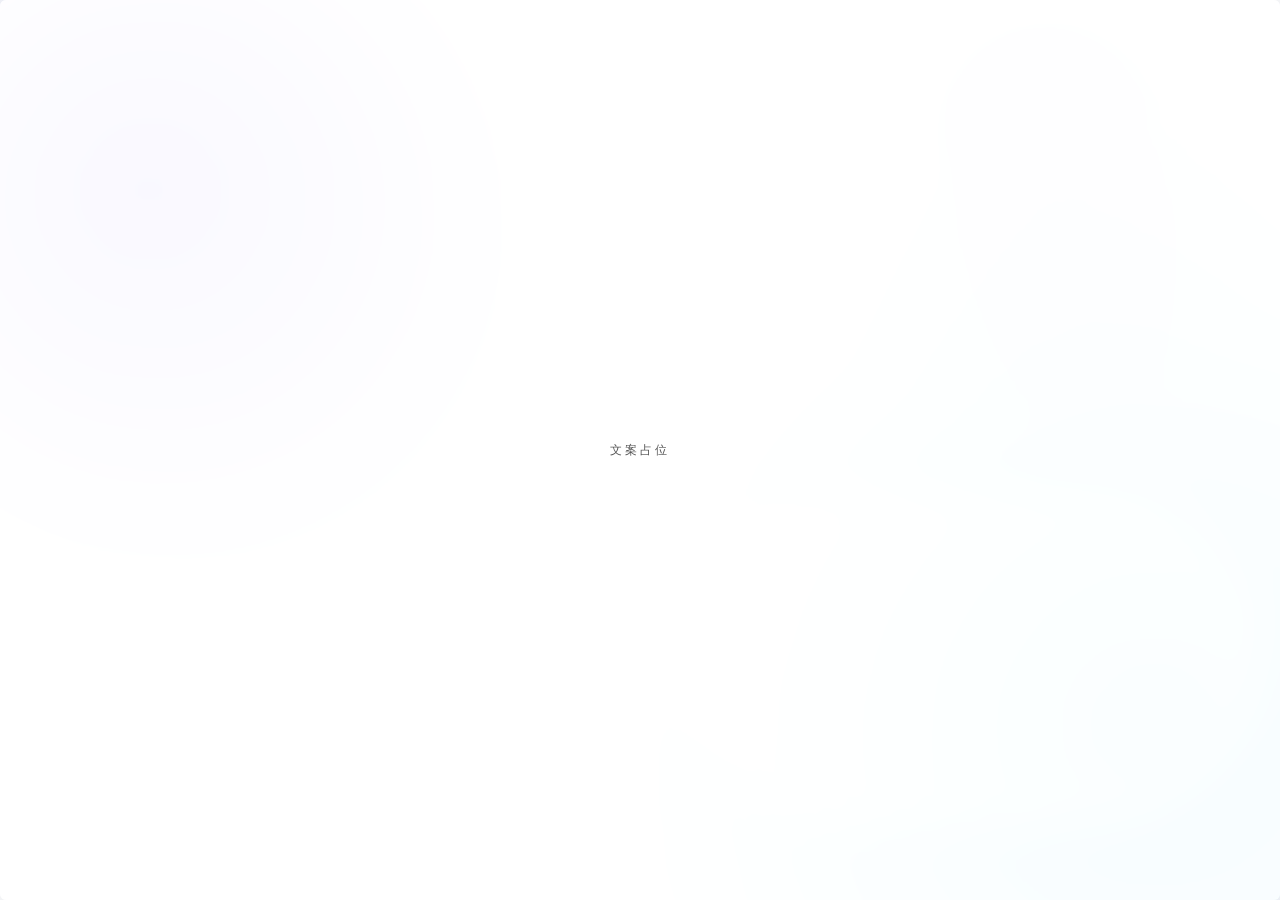
==== commit 9489261a: "不知道是什么更新 deepseek说俺寻思能跑" ====
--- a/index.html
+++ b/index.html
@@ -14,18 +14,19 @@
             document.documentElement.classList.add(seen ? 'splash-skip' : 'splash-pending');
         })();
     </script>
-    <noscript>
-        <style>
-            .splash { display: none !important; }
-            html.splash-pending .sidebar,
-            html.splash-pending .content-area { opacity: 1 !important; transform: none !important; }
-        </style>
-    </noscript>
     <title>标题占位</title>
     <link rel="preconnect" href="https://fonts.googleapis.com">
     <link rel="preconnect" href="https://fonts.gstatic.com" crossorigin>
     <link href="https://fonts.googleapis.com/css2?family=Inter:wght@400;500;600;700&family=JetBrains+Mono:wght@400;500&display=swap" rel="stylesheet">
-    <link rel="stylesheet" href="style.css">
+    <link rel="stylesheet" href="base.css">
+    <link rel="stylesheet" href="layout.css">
+    <link rel="stylesheet" href="components.css">
+    <link rel="stylesheet" href="animations.css">
+    <noscript>
+        <style>
+            .splash { display: none; }
+        </style>
+    </noscript>
 </head>
 <body>
     <div class="splash" id="splash" role="dialog" aria-modal="true" aria-label="进入页面">
@@ -45,7 +46,6 @@
         } catch (error) {}
     </script>
 
-    <div class="cursor-glow" id="cursorGlow" aria-hidden="true"></div>
 
     <aside class="sidebar" aria-label="侧边导航">
         <div class="sidebar-head">
@@ -85,7 +85,7 @@
         </div>
     </aside>
 
-    <main class="content-area" id="top">
+    <main class="content-area">
         <section class="hero" aria-labelledby="hero-title">
             <div class="hero-copy">
                 <p class="eyebrow reveal"><span class="status-dot" aria-hidden="true"></span>标签占位</p>
@@ -105,27 +105,6 @@
                 <span>滚动文字占位</span>
                 <span class="ticker-dot" aria-hidden="true">✦</span>
                 <span>滚动文字占位</span>
-                <span class="ticker-dot" aria-hidden="true">✦</span>
-                <span>滚动文字占位</span>
-                <span class="ticker-dot" aria-hidden="true">✦</span>
-                <span>滚动文字占位</span>
-                <span class="ticker-dot" aria-hidden="true">✦</span>
-                <span>滚动文字占位</span>
-                <span class="ticker-dot" aria-hidden="true">✦</span>
-            </div>
-            <div class="ticker-track" aria-hidden="true">
-                <span>滚动文字占位</span>
-                <span class="ticker-dot">✦</span>
-                <span>滚动文字占位</span>
-                <span class="ticker-dot">✦</span>
-                <span>滚动文字占位</span>
-                <span class="ticker-dot">✦</span>
-                <span>滚动文字占位</span>
-                <span class="ticker-dot">✦</span>
-                <span>滚动文字占位</span>
-                <span class="ticker-dot">✦</span>
-                <span>滚动文字占位</span>
-                <span class="ticker-dot">✦</span>
             </div>
         </div>
 
@@ -155,7 +134,7 @@
 
         <section class="about" id="about" aria-labelledby="about-title">
             <p class="section-label reveal">02 / 说明占位</p>
-            <div class="about-body">
+            <div>
                 <h2 id="about-title" class="reveal">标题占位</h2>
                 <p class="about-copy reveal">正文占位，<em>强调占位</em>。</p>
                 <div class="contact reveal" id="contact">
--- a/base.css
+++ b/base.css
@@ -0,0 +1,188 @@
+/* =========================================================
+   Base — reset, type, design tokens
+   ========================================================= */
+
+:root {
+  --sans: "Inter", -apple-system, BlinkMacSystemFont, "Segoe UI", "PingFang SC",
+          "Hiragino Sans GB", "Microsoft YaHei", sans-serif;
+  --mono: "JetBrains Mono", "SFMono-Regular", "Cascadia Code", ui-monospace, monospace;
+
+  --bg: #F3F4F6;
+  --surface: #FFFFFF;
+  --surface-hover: #F0F0F0;
+  --nav-active: #EEF0F3;
+
+  --ink: #555555;
+  --ink-strong: #111111;
+  --muted: #8A8F98;
+  --accent: #2563EB;
+
+  --line: rgba(0, 0, 0, .06);
+  --line-strong: rgba(0, 0, 0, .1);
+
+  --glass: rgba(255, 255, 255, .8);
+  --glass-strong: rgba(255, 255, 255, .96);
+  --glass-border: rgba(0, 0, 0, .04);
+  --glass-shadow: 0 2px 8px rgba(0, 0, 0, .04);
+  --glass-shadow-hover: 0 4px 12px rgba(0, 0, 0, .06);
+
+  --sidebar-bg: rgba(255, 255, 255, .85);
+  --sidebar-border: rgba(0, 0, 0, .06);
+  --avatar-bg: #1F2328;
+  --avatar-ink: #FFFFFF;
+  --nav-ink: #666666;
+  --nav-ink-active: #111111;
+  --icon-ink: #8A8F98;
+
+  --btn-bg: #1F2328;
+  --btn-ink: #FFFFFF;
+  --btn-bg-hover: #000000;
+  --on-strong: #FFFFFF;
+
+  --status: #22C55E;
+  --ticker-dot: #C7CBD1;
+  --tag-bg: #F3F4F6;
+  --focus-border: rgba(0, 0, 0, .18);
+  --focus-ring: rgba(0, 0, 0, .04);
+  --scrollbar: rgba(0, 0, 0, .14);
+
+  --radius: 12px;
+  --radius-sm: 8px;
+  --wrap: 800px;
+  --ease: cubic-bezier(.16, 1, .3, 1);
+  --ease-soft: cubic-bezier(.22, .61, .36, 1);
+}
+
+*,
+*::before,
+*::after {
+  box-sizing: border-box;
+  margin: 0;
+  padding: 0;
+}
+
+html {
+  height: 100%;
+  -webkit-font-smoothing: antialiased;
+  -moz-osx-font-smoothing: grayscale;
+  text-rendering: optimizeLegibility;
+}
+
+body {
+  height: 100%;
+  min-height: 100vh;
+  overflow: hidden;
+  color: var(--ink);
+  background-color: var(--bg);
+  background-image:
+    radial-gradient(900px 560px at 0% -10%, rgba(99, 102, 241, .05), transparent 62%),
+    radial-gradient(820px 520px at 100% 100%, rgba(56, 132, 255, .04), transparent 60%);
+  background-repeat: no-repeat;
+  background-attachment: fixed;
+  font-family: var(--sans);
+  font-size: 16px;
+  font-weight: 400;
+  line-height: 1.6;
+}
+
+img {
+  display: block;
+  max-width: 100%;
+  height: auto;
+}
+
+a {
+  color: inherit;
+  text-decoration: none;
+}
+
+button {
+  color: inherit;
+  font: inherit;
+  cursor: pointer;
+}
+
+::-moz-selection {
+  background: rgba(37, 99, 235, .12);
+  color: var(--ink-strong);
+}
+
+::selection {
+  background: rgba(37, 99, 235, .12);
+  color: var(--ink-strong);
+}
+
+:focus-visible {
+  outline: 2px solid var(--accent);
+  outline-offset: 3px;
+  border-radius: 6px;
+}
+
+h1,
+h2,
+h3,
+h4 {
+  color: var(--ink-strong);
+  font-weight: 700;
+  letter-spacing: -.015em;
+}
+
+code,
+kbd,
+pre {
+  font-family: var(--mono);
+}
+
+/* ---------- Dark tokens ---------- */
+body.dark {
+  color-scheme: dark;
+
+  --bg: #141518;
+  --surface: #1C1E22;
+  --surface-hover: rgba(255, 255, 255, .06);
+  --nav-active: rgba(255, 255, 255, .08);
+
+  --ink: #C7CBD1;
+  --ink-strong: #F2F3F5;
+  --muted: #9AA1AA;
+  --accent: #6EA8FF;
+
+  --line: rgba(255, 255, 255, .08);
+  --line-strong: rgba(255, 255, 255, .16);
+
+  --glass: rgba(26, 28, 32, .8);
+  --glass-strong: rgba(32, 34, 39, .96);
+  --glass-border: rgba(255, 255, 255, .07);
+  --glass-shadow: 0 2px 8px rgba(0, 0, 0, .25);
+  --glass-shadow-hover: 0 4px 12px rgba(0, 0, 0, .35);
+
+  --sidebar-bg: rgba(20, 21, 24, .92);
+  --sidebar-border: rgba(255, 255, 255, .08);
+  --avatar-bg: #E9EAEC;
+  --avatar-ink: #141518;
+  --nav-ink: #A6ACB5;
+  --nav-ink-active: #F2F3F5;
+  --icon-ink: #7E858F;
+
+  --btn-bg: #F2F3F5;
+  --btn-ink: #141518;
+  --btn-bg-hover: #FFFFFF;
+  --on-strong: #141518;
+
+  --status: #4ADE80;
+  --ticker-dot: rgba(255, 255, 255, .25);
+  --tag-bg: #1C1E22;
+  --focus-border: rgba(255, 255, 255, .18);
+  --focus-ring: rgba(255, 255, 255, .04);
+  --scrollbar: rgba(255, 255, 255, .16);
+
+  background-color: var(--bg);
+  background-image:
+    radial-gradient(900px 560px at 0% -10%, rgba(99, 102, 241, .06), transparent 62%),
+    radial-gradient(820px 520px at 100% 100%, rgba(56, 132, 255, .04), transparent 60%);
+}
+
+body.dark ::selection {
+  background: rgba(110, 168, 255, .24);
+  color: #FFFFFF;
+}
--- a/layout.css
+++ b/layout.css
@@ -0,0 +1,346 @@
+/* =========================================================
+   Layout — app shell, sidebar, content column, responsive
+   ========================================================= */
+
+body {
+  display: flex;
+  --rail: 220px;
+}
+
+body.is-collapsed {
+  --rail: 64px;
+}
+
+/* ---------- Sidebar ---------- */
+.sidebar {
+  position: fixed;
+  inset: 0 auto 0 0;
+  z-index: 300;
+  display: flex;
+  flex-direction: column;
+  gap: 18px;
+  width: var(--rail);
+  height: 100vh;
+  height: 100dvh;
+  padding: 14px 10px;
+  overflow: hidden;
+  color: var(--nav-ink);
+  background: var(--sidebar-bg);
+  -webkit-backdrop-filter: blur(10px);
+  backdrop-filter: blur(10px);
+  border-right: 1px solid var(--sidebar-border);
+}
+
+.sidebar-head {
+  display: flex;
+  align-items: center;
+  justify-content: space-between;
+  gap: 8px;
+  min-height: 36px;
+}
+
+.sidebar-brand {
+  display: flex;
+  align-items: center;
+  gap: 10px;
+  min-width: 0;
+  padding: 2px;
+  border-radius: var(--radius-sm);
+}
+
+.sidebar-avatar {
+  display: grid;
+  flex: 0 0 auto;
+  place-items: center;
+  width: 32px;
+  height: 32px;
+  border-radius: var(--radius-sm);
+  color: var(--avatar-ink);
+  background: var(--avatar-bg);
+  font-size: .68rem;
+  font-weight: 600;
+  letter-spacing: .02em;
+  line-height: 1;
+}
+
+.sidebar-brand-copy {
+  display: flex;
+  flex-direction: column;
+  min-width: 0;
+  line-height: 1.2;
+}
+
+.sidebar-brand-copy strong {
+  color: var(--nav-ink-active);
+  font-size: .78rem;
+  font-weight: 600;
+  white-space: nowrap;
+}
+
+.sidebar-brand-copy small {
+  color: var(--muted);
+  font-size: .62rem;
+  white-space: nowrap;
+}
+
+.sidebar-toggle {
+  display: grid;
+  flex: 0 0 auto;
+  place-items: center;
+  width: 28px;
+  height: 28px;
+  padding: 0;
+  color: var(--icon-ink);
+  background: transparent;
+  border: 1px solid transparent;
+  border-radius: 6px;
+}
+
+.sidebar-toggle:hover {
+  color: var(--nav-ink-active);
+  background: var(--surface-hover);
+  border-color: var(--line);
+}
+
+.sidebar-toggle svg {
+  width: 16px;
+  height: 16px;
+}
+
+/* ---------- Nav ---------- */
+.sidebar-nav {
+  display: flex;
+  flex: 1;
+  flex-direction: column;
+  gap: 2px;
+  min-height: 0;
+}
+
+.sidebar-nav::before {
+  content: "导航";
+  margin: 6px 10px 8px;
+  color: var(--muted);
+  font-family: var(--mono);
+  font-size: .56rem;
+  letter-spacing: .08em;
+  text-transform: uppercase;
+}
+
+.sidebar-link {
+  display: flex;
+  align-items: center;
+  gap: 10px;
+  height: 36px;
+  padding: 0 10px;
+  color: var(--nav-ink);
+  background: transparent;
+  border-radius: var(--radius-sm);
+  font-size: .78rem;
+  font-weight: 500;
+  white-space: nowrap;
+}
+
+.sidebar-link:hover {
+  color: var(--nav-ink-active);
+  background: var(--surface-hover);
+}
+
+.sidebar-link[aria-current="page"] {
+  color: var(--nav-ink-active);
+  background: var(--nav-active);
+}
+
+.sidebar-icon {
+  display: grid;
+  flex: 0 0 auto;
+  place-items: center;
+  width: 18px;
+  height: 18px;
+  color: var(--icon-ink);
+}
+
+.sidebar-link:hover .sidebar-icon,
+.sidebar-link[aria-current="page"] .sidebar-icon {
+  color: inherit;
+}
+
+.sidebar-icon svg {
+  width: 18px;
+  height: 18px;
+}
+
+/* ---------- Sidebar footer ---------- */
+.sidebar-foot {
+  display: flex;
+  flex-direction: column;
+  gap: 6px;
+  padding-top: 12px;
+  border-top: 1px solid var(--line);
+}
+
+.sidebar-foot .theme-toggle {
+  display: flex;
+  align-items: center;
+  gap: 10px;
+  width: 100%;
+  height: 36px;
+  padding: 0 10px;
+  color: var(--nav-ink);
+  background: transparent;
+  border: 0;
+  border-radius: var(--radius-sm);
+  font-size: .74rem;
+  text-align: left;
+  white-space: nowrap;
+}
+
+.sidebar-foot .theme-toggle:hover {
+  color: var(--nav-ink-active);
+  background: var(--surface-hover);
+}
+
+.theme-toggle-icon {
+  display: grid;
+  flex: 0 0 auto;
+  place-items: center;
+  width: 18px;
+  height: 18px;
+  color: var(--icon-ink);
+  font-size: .82rem;
+  line-height: 1;
+}
+
+.theme-toggle:hover .theme-toggle-icon {
+  color: inherit;
+}
+
+.sidebar-note {
+  margin: 0;
+  padding: 0 10px;
+  color: var(--muted);
+  font-family: var(--mono);
+  font-size: .56rem;
+  letter-spacing: .04em;
+  white-space: nowrap;
+}
+
+/* ---------- Collapsed rail ---------- */
+body.is-collapsed .sidebar-head {
+  flex-direction: column;
+  gap: 10px;
+}
+
+body.is-collapsed .sidebar-brand {
+  justify-content: center;
+}
+
+body.is-collapsed .sidebar-brand-copy,
+body.is-collapsed .sidebar-label,
+body.is-collapsed .sidebar-note {
+  display: none;
+}
+
+body.is-collapsed .sidebar-nav::before {
+  display: none;
+}
+
+body.is-collapsed .sidebar-link {
+  justify-content: center;
+  padding: 0;
+}
+
+body.is-collapsed .sidebar-foot {
+  align-items: center;
+}
+
+body.is-collapsed .sidebar-foot .theme-toggle {
+  justify-content: center;
+  padding: 0;
+}
+
+body.is-collapsed .sidebar-toggle svg {
+  transform: rotate(180deg);
+}
+
+/* ---------- Content column ---------- */
+.content-area {
+  position: relative;
+  z-index: 1;
+  flex: 1 1 auto;
+  min-width: 0;
+  height: 100vh;
+  height: 100dvh;
+  margin-left: var(--rail);
+  overflow-x: hidden;
+  overflow-y: auto;
+  overscroll-behavior-y: contain;
+  scroll-behavior: smooth;
+  scrollbar-width: thin;
+  scrollbar-color: var(--scrollbar) transparent;
+  --pad: 44px;
+}
+
+.content-area > * {
+  width: min(var(--wrap), calc(100% - var(--pad) * 2));
+  margin-right: auto;
+  margin-left: var(--pad);
+}
+
+.content-area::-webkit-scrollbar {
+  width: 10px;
+}
+
+.content-area::-webkit-scrollbar-track {
+  background: transparent;
+}
+
+.content-area::-webkit-scrollbar-thumb {
+  background: var(--scrollbar);
+  background-clip: padding-box;
+  border: 3px solid transparent;
+  border-radius: 999px;
+}
+
+/* ---------- Responsive ---------- */
+@media (max-width: 1080px) {
+  .content-area {
+    --pad: 32px;
+  }
+}
+
+@media (max-width: 900px) {
+  body,
+  body.is-collapsed {
+    --rail: 64px;
+  }
+
+  .content-area {
+    --pad: 24px;
+  }
+
+  .project-list,
+  .post-grid {
+    grid-template-columns: 1fr;
+  }
+
+  .section-heading {
+    flex-direction: column;
+    align-items: flex-start;
+    gap: 6px;
+  }
+}
+
+@media (max-width: 640px) {
+  .content-area {
+    --pad: 16px;
+  }
+
+  .hero,
+  .blog-hero {
+    padding-top: 28px;
+  }
+
+  .post-article {
+    padding: 20px;
+  }
+}
--- a/components.css
+++ b/components.css
@@ -0,0 +1,853 @@
+/* =========================================================
+   Components — cards, buttons, tags, article typography
+   ========================================================= */
+
+/* ---------- Shared type ---------- */
+.eyebrow,
+.section-label,
+.meta,
+.post-kicker,
+.post-date,
+.post-tag,
+.search-kbd,
+.sidebar-note {
+  font-family: var(--mono);
+}
+
+.eyebrow,
+.section-label,
+.meta {
+  color: var(--muted);
+  font-size: .64rem;
+  font-weight: 400;
+  letter-spacing: .05em;
+  text-transform: uppercase;
+}
+
+.eyebrow {
+  display: flex;
+  align-items: center;
+  gap: 10px;
+}
+
+.status-dot {
+  width: 6px;
+  height: 6px;
+  flex: 0 0 auto;
+  border-radius: 50%;
+  background: var(--status);
+  box-shadow: 0 0 0 3px var(--focus-ring);
+}
+
+.highlight-word,
+.accent {
+  color: var(--ink-strong);
+}
+
+/* ---------- Buttons ---------- */
+.btn {
+  display: inline-flex;
+  align-items: center;
+  justify-content: center;
+  gap: 9px;
+  padding: 9px 14px;
+  border: 1px solid transparent;
+  border-radius: var(--radius-sm);
+  font-size: .8rem;
+  font-weight: 600;
+  line-height: 1;
+  white-space: nowrap;
+}
+
+.btn-primary {
+  color: var(--btn-ink);
+  background: var(--btn-bg);
+}
+
+.btn-primary:hover {
+  background: var(--btn-bg-hover);
+}
+
+.btn-glass {
+  color: var(--ink-strong);
+  background: var(--surface);
+  border-color: var(--line);
+}
+
+.btn-glass:hover {
+  background: var(--surface-hover);
+  border-color: var(--line-strong);
+}
+
+.btn-arrow {
+  font-size: .74rem;
+  opacity: .7;
+}
+
+/* ---------- Hero ---------- */
+.hero {
+  padding: 42px 0 10px;
+}
+
+.hero h1,
+.blog-hero h1 {
+  margin: 12px 0 14px;
+  font-size: clamp(1.9rem, 3vw, 2.45rem);
+  line-height: 1.16;
+  letter-spacing: -.03em;
+}
+
+.hero-intro,
+.blog-intro {
+  max-width: 620px;
+  color: var(--ink);
+  font-size: .98rem;
+  line-height: 1.72;
+}
+
+.hero-intro strong {
+  color: var(--ink-strong);
+  font-weight: 600;
+}
+
+.hero-actions {
+  display: flex;
+  flex-wrap: wrap;
+  gap: 8px;
+  margin-top: 22px;
+}
+
+/* ---------- Ticker ---------- */
+.ticker {
+  display: flex;
+  flex-wrap: wrap;
+  gap: 6px 14px;
+  padding: 14px 0;
+  overflow: hidden;
+  color: var(--muted);
+  font-family: var(--mono);
+  font-size: .66rem;
+  letter-spacing: .02em;
+}
+
+.ticker-track {
+  display: flex;
+  flex-wrap: wrap;
+  gap: 6px 14px;
+}
+
+.ticker-dot {
+  color: var(--ticker-dot);
+  font-size: .56rem;
+}
+
+/* ---------- Section heading ---------- */
+.work {
+  padding: 10px 0 32px;
+}
+
+.section-heading {
+  display: flex;
+  align-items: flex-end;
+  justify-content: space-between;
+  gap: 12px;
+  margin-bottom: 16px;
+  padding-bottom: 10px;
+  border-bottom: 1px solid var(--line);
+}
+
+.section-heading h2 {
+  font-size: 1.35rem;
+  line-height: 1.2;
+  letter-spacing: -.02em;
+}
+
+.section-label {
+  margin: 0;
+}
+
+/* ---------- Project list ---------- */
+.project-list {
+  display: grid;
+  grid-template-columns: repeat(3, minmax(0, 1fr));
+  gap: 12px;
+}
+
+.project {
+  position: relative;
+  display: flex;
+  min-height: 148px;
+  flex-direction: column;
+  justify-content: space-between;
+  gap: 10px;
+  padding: 18px;
+  overflow: hidden;
+  color: var(--ink);
+  background: var(--glass);
+  border: 1px solid var(--glass-border);
+  border-radius: var(--radius);
+  box-shadow: var(--glass-shadow);
+}
+
+.project:hover {
+  background: var(--glass-strong);
+  border-color: var(--line-strong);
+  box-shadow: var(--glass-shadow-hover);
+  transform: translateY(-2px);
+}
+
+.project::after {
+  content: "↗";
+  position: absolute;
+  top: 16px;
+  right: 16px;
+  color: var(--muted);
+  font-size: .78rem;
+  opacity: 0;
+  transform: translate(-3px, 3px);
+}
+
+.project:hover::after {
+  opacity: 1;
+  transform: none;
+}
+
+.project-index {
+  color: var(--muted);
+  font-family: var(--mono);
+  font-size: .6rem;
+  letter-spacing: .06em;
+}
+
+.project h3 {
+  font-size: 1rem;
+  font-weight: 600;
+  line-height: 1.35;
+  letter-spacing: -.01em;
+}
+
+.project-meta {
+  color: var(--muted);
+  font-size: .66rem;
+  line-height: 1.5;
+}
+
+/* ---------- About ---------- */
+.about {
+  margin-bottom: 28px;
+  padding: 22px;
+  background: var(--glass);
+  border: 1px solid var(--glass-border);
+  border-radius: var(--radius);
+  box-shadow: var(--glass-shadow);
+}
+
+.about h2 {
+  margin: 10px 0 12px;
+  font-size: 1.3rem;
+  line-height: 1.25;
+  letter-spacing: -.02em;
+}
+
+.about-copy {
+  max-width: 640px;
+  color: var(--ink);
+  font-size: .95rem;
+  line-height: 1.72;
+}
+
+.about-copy em {
+  color: var(--ink-strong);
+  font-style: normal;
+  font-weight: 600;
+}
+
+.contact {
+  display: flex;
+  align-items: center;
+  justify-content: space-between;
+  gap: 12px;
+  margin-top: 18px;
+  padding-top: 14px;
+  border-top: 1px solid var(--line);
+}
+
+.contact a {
+  padding: 6px 10px;
+  color: var(--ink-strong);
+  background: var(--surface);
+  border: 1px solid var(--line);
+  border-radius: 6px;
+  font-size: .68rem;
+  font-weight: 500;
+}
+
+.contact a:hover {
+  background: var(--surface-hover);
+}
+
+/* ---------- Blog hero ---------- */
+.blog-hero {
+  padding: 42px 0 18px;
+}
+
+.blog-stats {
+  display: flex;
+  flex-wrap: wrap;
+  gap: 6px;
+  margin-top: 18px;
+}
+
+.stat-item {
+  display: flex;
+  align-items: baseline;
+  gap: 4px;
+  padding: 5px 10px;
+  background: var(--glass);
+  border: 1px solid var(--glass-border);
+  border-radius: 6px;
+  font-family: var(--mono);
+  font-size: .6rem;
+  letter-spacing: .04em;
+  text-transform: uppercase;
+}
+
+.stat-item strong {
+  color: var(--ink-strong);
+  font-size: .8rem;
+  font-weight: 600;
+}
+
+.stat-item span {
+  color: var(--muted);
+}
+
+/* ---------- Blog toolbar ---------- */
+.blog-content {
+  padding: 6px 0 48px;
+}
+
+.blog-toolbar {
+  display: flex;
+  flex-wrap: wrap;
+  align-items: center;
+  gap: 10px;
+  margin-bottom: 14px;
+}
+
+.search-box {
+  display: flex;
+  flex: 1 1 200px;
+  align-items: center;
+  gap: 8px;
+  height: 38px;
+  padding: 0 10px;
+  color: var(--muted);
+  background: var(--glass);
+  border: 1px solid var(--line);
+  border-radius: var(--radius-sm);
+}
+
+.search-box:focus-within {
+  background: var(--surface);
+  border-color: var(--focus-border);
+  box-shadow: 0 0 0 3px var(--focus-ring);
+}
+
+.search-icon {
+  color: var(--muted);
+  font-size: .92rem;
+  line-height: 1;
+}
+
+.search-box input {
+  flex: 1;
+  min-width: 0;
+  color: var(--ink-strong);
+  background: transparent;
+  border: 0;
+  outline: 0;
+  font-family: var(--sans);
+  font-size: .85rem;
+}
+
+.search-box input::placeholder {
+  color: var(--muted);
+}
+
+.search-kbd {
+  padding: 2px 5px;
+  color: var(--muted);
+  background: var(--surface-hover);
+  border: 1px solid var(--line);
+  border-radius: 4px;
+  font-size: .6rem;
+  line-height: 1;
+}
+
+.tag-filter {
+  display: flex;
+  flex-wrap: wrap;
+  gap: 6px;
+}
+
+.tag-btn {
+  height: 30px;
+  padding: 0 10px;
+  color: var(--ink);
+  background: var(--surface);
+  border: 1px solid var(--line);
+  border-radius: 6px;
+  font-family: var(--mono);
+  font-size: .7rem;
+  letter-spacing: .02em;
+}
+
+.tag-btn:hover {
+  background: var(--surface-hover);
+}
+
+.tag-btn.active {
+  color: var(--on-strong);
+  background: var(--btn-bg);
+  border-color: transparent;
+}
+
+/* ---------- Post cards ---------- */
+.post-grid {
+  display: grid;
+  grid-template-columns: repeat(2, minmax(0, 1fr));
+  gap: 12px;
+}
+
+.post-card {
+  position: relative;
+  display: flex;
+  min-height: 150px;
+  flex-direction: column;
+  gap: 8px;
+  padding: 18px;
+  background: var(--glass);
+  border: 1px solid var(--glass-border);
+  border-radius: var(--radius);
+  box-shadow: var(--glass-shadow);
+}
+
+.post-card:hover {
+  background: var(--glass-strong);
+  border-color: var(--line-strong);
+  box-shadow: var(--glass-shadow-hover);
+  transform: translateY(-2px);
+}
+
+.post-card-top {
+  display: flex;
+  align-items: center;
+  justify-content: space-between;
+  gap: 10px;
+}
+
+.post-date {
+  color: var(--muted);
+  font-size: .6rem;
+  letter-spacing: .04em;
+  text-transform: uppercase;
+}
+
+.post-arrow {
+  color: var(--muted);
+  font-size: .76rem;
+  opacity: 0;
+  transform: translate(-3px, 3px);
+}
+
+.post-card:hover .post-arrow {
+  opacity: 1;
+  transform: none;
+}
+
+.post-card h3 {
+  font-size: 1.02rem;
+  font-weight: 600;
+  line-height: 1.35;
+  letter-spacing: -.01em;
+}
+
+.post-card h3 a {
+  color: var(--ink-strong);
+}
+
+.post-card h3 a::after {
+  content: "";
+  position: absolute;
+  inset: 0;
+  border-radius: inherit;
+}
+
+.post-excerpt {
+  display: -webkit-box;
+  overflow: hidden;
+  color: var(--ink);
+  font-size: .85rem;
+  line-height: 1.65;
+  -webkit-box-orient: vertical;
+  -webkit-line-clamp: 2;
+}
+
+.post-tags {
+  display: flex;
+  flex-wrap: wrap;
+  gap: 6px;
+}
+
+.post-card .post-tags {
+  margin-top: auto;
+  padding-top: 14px;
+}
+
+.post-tag {
+  padding: 2px 6px;
+  color: var(--muted);
+  background: var(--tag-bg);
+  border: 1px solid var(--line);
+  border-radius: 4px;
+  font-size: .56rem;
+  letter-spacing: .03em;
+}
+
+/* ---------- Pagination ---------- */
+.pagination {
+  display: flex;
+  flex-wrap: wrap;
+  gap: 6px;
+  margin-top: 20px;
+}
+
+.pagination button {
+  min-width: 32px;
+  height: 32px;
+  padding: 0 10px;
+  color: var(--ink);
+  background: var(--surface);
+  border: 1px solid var(--line);
+  border-radius: 6px;
+  font-family: var(--mono);
+  font-size: .72rem;
+}
+
+.pagination button:hover:not(:disabled) {
+  background: var(--surface-hover);
+  border-color: var(--line-strong);
+}
+
+.pagination button.active {
+  color: var(--on-strong);
+  background: var(--btn-bg);
+  border-color: transparent;
+}
+
+.pagination button:disabled {
+  opacity: .4;
+  cursor: not-allowed;
+}
+
+/* ---------- Loading / empty ---------- */
+.loading-state,
+.empty-state {
+  display: flex;
+  flex-direction: column;
+  align-items: center;
+  justify-content: center;
+  gap: 12px;
+  min-height: 160px;
+  padding: 56px 24px;
+  color: var(--muted);
+  font-family: var(--mono);
+  font-size: .72rem;
+  letter-spacing: .06em;
+  text-align: center;
+  text-transform: uppercase;
+}
+
+.post-grid > .loading-state,
+.post-grid > .empty-state {
+  grid-column: 1 / -1;
+  background: var(--glass);
+  border: 1px solid var(--glass-border);
+  border-radius: var(--radius);
+}
+
+.loading-spinner {
+  width: 17px;
+  height: 17px;
+  border: 2px solid var(--line-strong);
+  border-top-color: var(--accent);
+  border-radius: 50%;
+  animation: spin .8s linear infinite;
+}
+
+@keyframes spin {
+  to { transform: rotate(360deg); }
+}
+
+/* ---------- Article shell ---------- */
+.post-container {
+  --wrap: 760px;
+  padding: 36px 0 56px;
+}
+
+.post-topbar {
+  display: flex;
+  flex-wrap: wrap;
+  align-items: center;
+  justify-content: space-between;
+  gap: 10px;
+  margin-bottom: 14px;
+}
+
+.back-link {
+  display: inline-flex;
+  align-items: center;
+  gap: 6px;
+  padding: 6px 10px;
+  color: var(--ink);
+  background: var(--surface);
+  border: 1px solid var(--line);
+  border-radius: 6px;
+  font-size: .62rem;
+  letter-spacing: .02em;
+}
+
+.back-link:hover {
+  background: var(--surface-hover);
+  border-color: var(--line-strong);
+}
+
+.post-meta {
+  display: flex;
+  align-items: center;
+  gap: 6px;
+  color: var(--muted);
+  font-family: var(--mono);
+  font-size: .62rem;
+  letter-spacing: .03em;
+}
+
+.meta-sep {
+  opacity: .6;
+}
+
+.post-article {
+  padding: 30px;
+  background: var(--glass);
+  border: 1px solid var(--glass-border);
+  border-radius: var(--radius);
+  box-shadow: var(--glass-shadow);
+}
+
+.post-header {
+  margin-bottom: 36px;
+  padding-bottom: 30px;
+  border-bottom: 1px solid var(--line);
+}
+
+.post-kicker {
+  margin-bottom: 10px;
+  color: var(--muted);
+  font-size: .64rem;
+  letter-spacing: .06em;
+  text-transform: uppercase;
+}
+
+.post-header h1 {
+  margin-bottom: 12px;
+  font-size: 1.85rem;
+  line-height: 1.25;
+  letter-spacing: -.03em;
+}
+
+.post-footer {
+  display: flex;
+  flex-wrap: wrap;
+  align-items: center;
+  gap: 10px;
+  margin-top: 48px;
+  padding-top: 26px;
+  border-top: 1px solid var(--line);
+}
+
+/* ---------- Markdown ---------- */
+.post-article .content {
+  color: var(--ink);
+  font-size: .98rem;
+  line-height: 1.72;
+}
+
+.post-article .content > :first-child {
+  margin-top: 0;
+}
+
+.post-article .content > :last-child {
+  margin-bottom: 0;
+}
+
+.content h2,
+.content h3,
+.content h4 {
+  line-height: 1.35;
+  letter-spacing: -.02em;
+}
+
+.content h2 {
+  margin: 2.2em 0 .8em;
+  font-size: 1.62rem;
+}
+
+.content h3 {
+  margin: 1.9em 0 .7em;
+  font-size: 1.28rem;
+}
+
+.content h4 {
+  margin: 1.7em 0 .6em;
+  font-size: 1.08rem;
+}
+
+.content p {
+  margin: 1.25em 0;
+}
+
+.content ul,
+.content ol {
+  margin: 1.25em 0;
+  padding-left: 1.35em;
+}
+
+.content li {
+  margin: .45em 0;
+}
+
+.content li::marker {
+  color: var(--muted);
+}
+
+.content a {
+  color: var(--accent);
+  text-decoration: underline;
+  text-decoration-thickness: 1px;
+  text-underline-offset: 3px;
+}
+
+.content strong {
+  color: var(--ink-strong);
+  font-weight: 600;
+}
+
+.content code {
+  padding: .12em .38em;
+  background: rgba(42, 42, 42, .055);
+  border: 1px solid var(--line);
+  border-radius: 6px;
+  font-size: .84em;
+}
+
+.content pre {
+  margin: 1.6em 0;
+  padding: 20px 22px;
+  overflow-x: auto;
+  color: #F5F6F8;
+  background: #1F2127;
+  border-radius: 16px;
+  font-size: .82rem;
+  line-height: 1.65;
+}
+
+.content pre code {
+  padding: 0;
+  color: inherit;
+  background: transparent;
+  border: 0;
+  border-radius: 0;
+  font-size: inherit;
+}
+
+.content blockquote {
+  margin: 1.6em 0;
+  padding: 2px 0 2px 18px;
+  color: var(--ink);
+  background: rgba(255, 255, 255, .45);
+  border-left: 2px solid var(--accent);
+}
+
+.content blockquote p {
+  margin: .6em 0;
+}
+
+.content table {
+  width: 100%;
+  margin: 1.6em 0;
+  border-collapse: collapse;
+  font-size: .88rem;
+}
+
+.content th,
+.content td {
+  padding: 10px 12px;
+  text-align: left;
+  border-bottom: 1px solid var(--line);
+}
+
+.content th {
+  color: var(--ink-strong);
+  background: rgba(255, 255, 255, .35);
+  font-weight: 600;
+}
+
+.content img {
+  margin: 1.6em 0;
+  border: 1px solid var(--glass-border);
+  border-radius: 16px;
+}
+
+.content hr {
+  margin: 2.2em 0;
+  border: 0;
+  border-top: 1px solid var(--line);
+}
+
+/* ---------- Page footer ---------- */
+.content-area > footer {
+  display: flex;
+  flex-wrap: wrap;
+  align-items: center;
+  justify-content: space-between;
+  gap: 8px;
+  padding: 18px 0 32px;
+  color: var(--muted);
+  border-top: 1px solid var(--line);
+  font-family: var(--mono);
+  font-size: .6rem;
+  letter-spacing: .04em;
+  text-transform: uppercase;
+}
+
+.post-container + footer {
+  --wrap: 760px;
+}
+
+/* ---------- Dark markdown ---------- */
+body.dark .content code {
+  background: rgba(255, 255, 255, .08);
+}
+
+body.dark .content pre {
+  background: #0B0C0F;
+}
+
+body.dark .content blockquote {
+  background: rgba(255, 255, 255, .04);
+}
+
+body.dark .content th {
+  background: rgba(255, 255, 255, .06);
+}
--- a/animations.css
+++ b/animations.css
@@ -0,0 +1,303 @@
+/* =========================================================
+   Animations — splash, staged entrance, reveals, hover
+   ========================================================= */
+
+/* ---------- Splash layer ---------- */
+html.splash-pending body {
+  overflow: hidden;
+}
+
+html.splash-skip .splash {
+  display: none;
+}
+
+.splash {
+  position: fixed;
+  inset: 0;
+  z-index: 600;
+  display: flex;
+  align-items: center;
+  justify-content: center;
+  overflow: hidden;
+  background: #E9EBF1;
+  cursor: pointer;
+  user-select: none;
+  -webkit-tap-highlight-color: transparent;
+  filter: blur(0);
+  transition:
+    opacity 1.4s var(--ease),
+    transform 1.4s var(--ease),
+    filter 1.2s ease,
+    visibility 0s linear 1.4s;
+}
+
+.splash.is-leaving {
+  opacity: 0;
+  visibility: hidden;
+  filter: blur(12px);
+  transform: scale(1.08);
+  pointer-events: none;
+}
+
+.splash-bg {
+  position: absolute;
+  inset: -48px;
+}
+
+.splash-media {
+  display: block;
+  width: 100%;
+  height: 100%;
+  object-fit: cover;
+  filter: blur(20px) brightness(1.1);
+  transform: scale(1.05);
+  transition:
+    transform 1.6s var(--ease),
+    filter 1.6s ease;
+}
+
+.splash.is-leaving .splash-media {
+  filter: blur(28px) brightness(1.18);
+  transform: scale(1.2);
+}
+
+.splash-mask {
+  position: absolute;
+  inset: 0;
+  background: rgba(255, 255, 255, .72);
+}
+
+.splash-inner {
+  position: relative;
+  z-index: 1;
+  display: flex;
+  align-items: center;
+  justify-content: center;
+  padding: 24px;
+  text-align: center;
+  transition: opacity 1.2s ease, transform 1.4s var(--ease);
+}
+
+.splash.is-leaving .splash-inner {
+  opacity: 0;
+  transform: scale(1.15);
+}
+
+.splash-text {
+  margin: 0;
+  color: #555;
+  font-family: var(--mono);
+  font-size: .72rem;
+  letter-spacing: .24em;
+  transition: letter-spacing 1.4s var(--ease), opacity 1.2s ease;
+}
+
+.splash.is-leaving .splash-text {
+  letter-spacing: .42em;
+  opacity: 0;
+}
+
+body.dark .splash {
+  background: #101114;
+}
+
+body.dark .splash-mask {
+  background: rgba(16, 17, 20, .72);
+}
+
+body.dark .splash-text {
+  color: #C7CBD1;
+}
+
+/* ---------- Staged entrance ---------- */
+.sidebar {
+  transition:
+    width .3s var(--ease-soft),
+    background-color .5s ease,
+    border-color .5s ease,
+    opacity 1s var(--ease),
+    transform 1.1s var(--ease);
+}
+
+.content-area {
+  transform-origin: 50% 40%;
+  transition:
+    margin-left .3s var(--ease-soft),
+    opacity 1s var(--ease),
+    transform 1.1s var(--ease),
+    filter 1s ease;
+}
+
+html.splash-pending .sidebar {
+  opacity: 0;
+  transform: translateX(-18px);
+}
+
+.hero-copy,
+.blog-hero-copy,
+.post-container,
+.ticker,
+.work,
+.blog-content,
+.about,
+.content-area > footer {
+  transition:
+    opacity 1s var(--ease),
+    transform 1.1s var(--ease),
+    filter 1s ease;
+}
+
+html.splash-pending .hero-copy,
+html.splash-pending .blog-hero-copy,
+html.splash-pending .post-container,
+html.splash-pending .ticker,
+html.splash-pending .work,
+html.splash-pending .blog-content,
+html.splash-pending .about,
+html.splash-pending .content-area > footer {
+  opacity: 0;
+  filter: blur(7px);
+  transform: translateY(28px);
+}
+
+body.is-splash-entering .sidebar {
+  transition-delay: .2s;
+}
+
+body.is-splash-entering .hero-copy,
+body.is-splash-entering .blog-hero-copy,
+body.is-splash-entering .post-container {
+  transition-delay: .4s;
+}
+
+body.is-splash-entering .ticker,
+body.is-splash-entering .work,
+body.is-splash-entering .blog-content,
+body.is-splash-entering .about,
+body.is-splash-entering .content-area > footer {
+  transition-delay: .6s;
+}
+
+/* ---------- Scroll reveal ---------- */
+.reveal {
+  transition: opacity 1s var(--ease), transform 1.05s var(--ease);
+}
+
+.js-ready .reveal {
+  opacity: 0;
+  transform: translateY(8px);
+}
+
+.js-ready .reveal.is-visible {
+  opacity: 1;
+  transform: none;
+}
+
+/* Keep the lift available once the reveal has finished. */
+.js-ready .reveal.project.is-visible:hover,
+.js-ready .reveal.post-card.is-visible:hover {
+  transform: translateY(-2px);
+}
+
+/* ---------- Hover transitions ---------- */
+.sidebar-brand,
+.theme-toggle,
+.sidebar-toggle {
+  transition:
+    color .5s var(--ease),
+    background-color .5s var(--ease),
+    border-color .5s var(--ease);
+}
+
+.sidebar-link {
+  transition:
+    color .5s var(--ease),
+    background-color .5s var(--ease);
+}
+
+.sidebar-toggle svg {
+  transition: transform .5s var(--ease);
+}
+
+.btn {
+  transition:
+    color .5s var(--ease),
+    background-color .5s var(--ease),
+    border-color .5s var(--ease),
+    box-shadow .5s var(--ease),
+    transform .5s var(--ease);
+}
+
+.project,
+.post-card {
+  transition:
+    opacity .6s ease,
+    background-color .5s var(--ease),
+    border-color .5s var(--ease),
+    box-shadow .5s var(--ease),
+    transform .5s var(--ease);
+}
+
+.project::after,
+.post-arrow {
+  transition:
+    opacity .5s var(--ease),
+    transform .5s var(--ease);
+}
+
+.post-card h3 a,
+.contact a,
+.back-link,
+.tag-btn,
+.pagination button,
+.search-box {
+  transition:
+    color .5s var(--ease),
+    background-color .5s var(--ease),
+    border-color .5s var(--ease),
+    box-shadow .5s var(--ease);
+}
+
+/* ---------- Reduced motion ---------- */
+@media (prefers-reduced-motion: reduce) {
+  .splash,
+  .splash-media,
+  .splash-inner,
+  .splash-text,
+  .sidebar,
+  .content-area,
+  .hero-copy,
+  .blog-hero-copy,
+  .post-container,
+  .ticker,
+  .work,
+  .blog-content,
+  .about,
+  .content-area > footer,
+  .reveal {
+    transition: none;
+  }
+
+  .splash.is-leaving {
+    filter: none;
+    transform: none;
+  }
+
+  html.splash-pending .sidebar {
+    opacity: 1;
+    transform: none;
+  }
+
+  html.splash-pending .hero-copy,
+  html.splash-pending .blog-hero-copy,
+  html.splash-pending .post-container,
+  html.splash-pending .ticker,
+  html.splash-pending .work,
+  html.splash-pending .blog-content,
+  html.splash-pending .about,
+  html.splash-pending .content-area > footer {
+    opacity: 1;
+    filter: none;
+    transform: none;
+  }
+}
